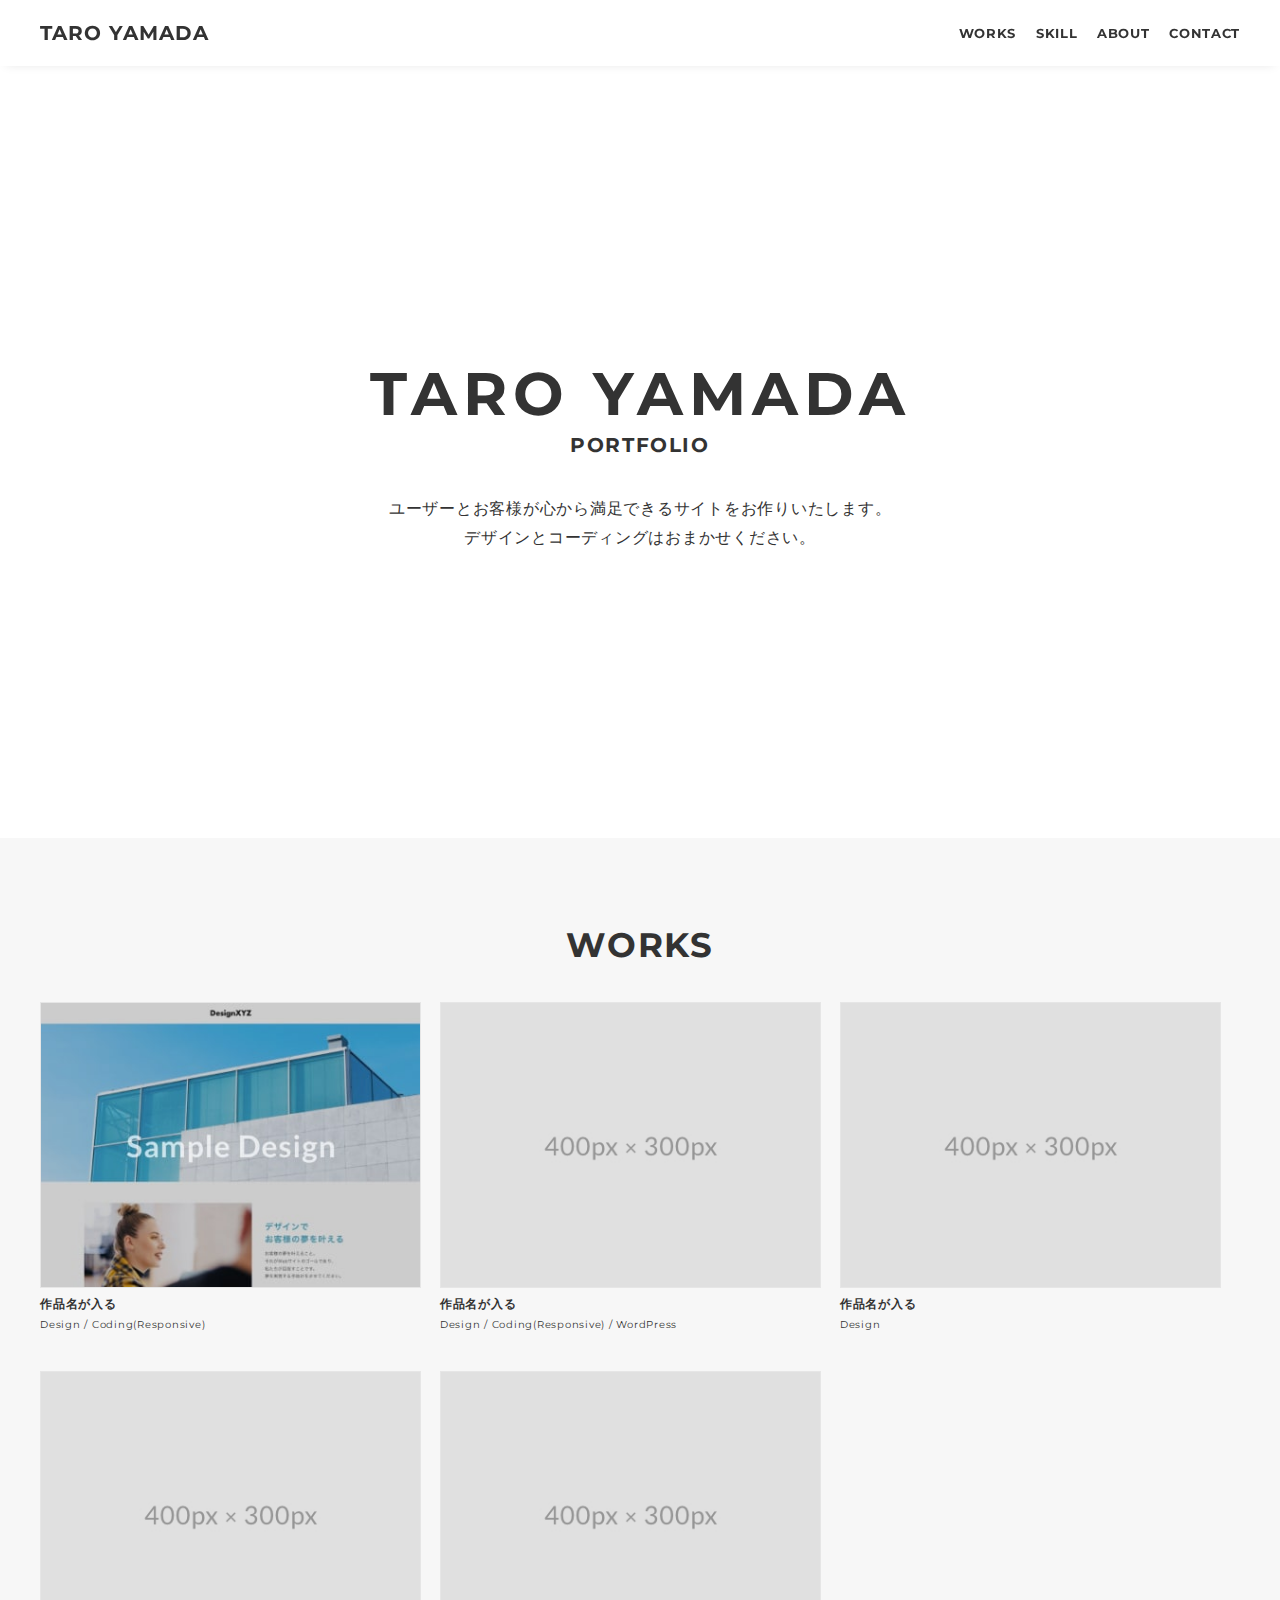
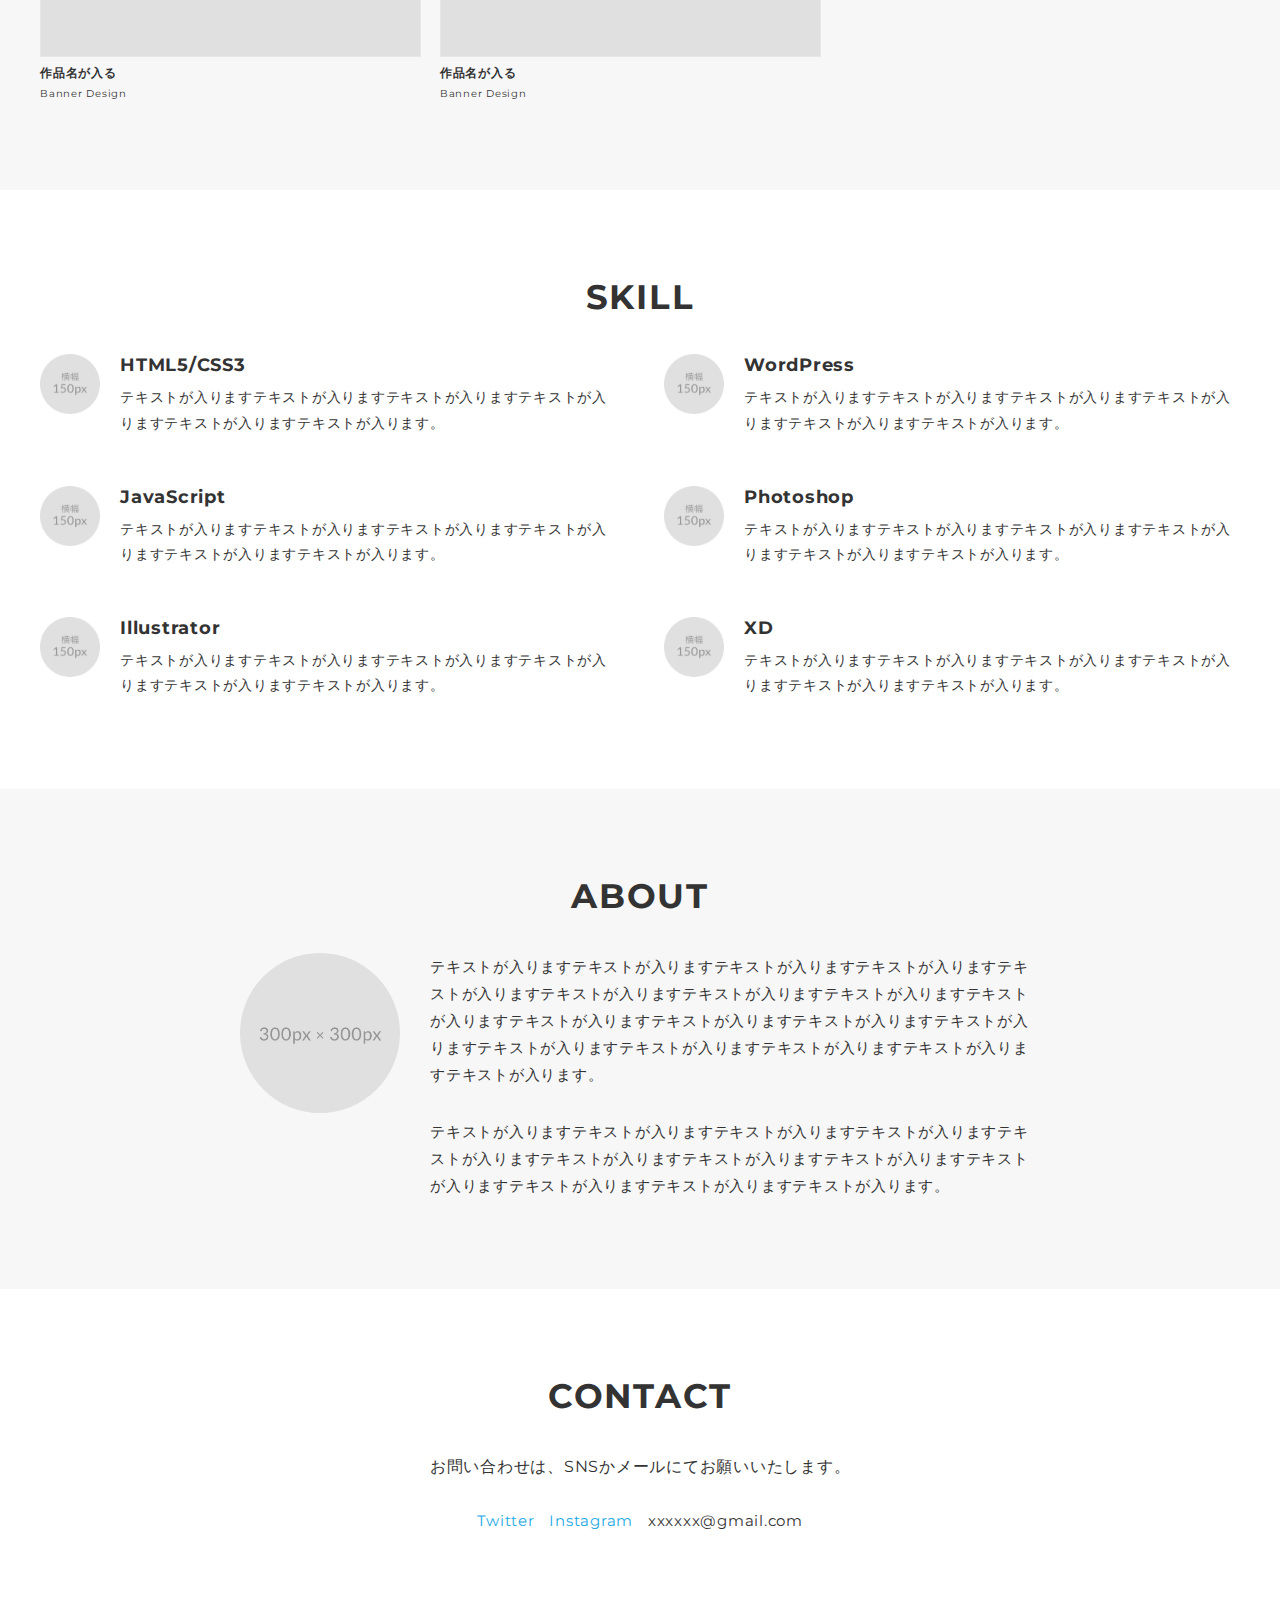
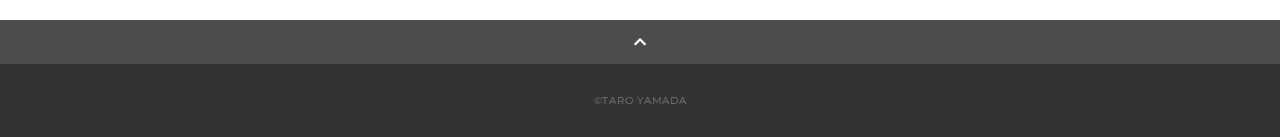
==== WebContent/index.html @ 70ce6bbf "eclipseからthird commit" ====
<!DOCTYPE html>
<html>
<head>
  <meta charset="utf-8">
  <meta name="viewport" content="width=device-width,initial-scale=1">
  <meta property='og:type' content='website'>
  <meta property='og:title' content='WebデザイナーTARO YAMADA ポートフォリオ'>
  <meta property='og:url' content='URLが入る'>
  <meta property='og:description' content='TARO YAMADAのポートフォリオサイトです。'>
  <meta property="og:image" content="img/ogp.png">
  <meta name="description" content="TARO YAMADAのポートフォリオサイトです" />
  <title>TARO YAMADA ポートフォリオ</title>
  <link rel="preconnect" href="https://fonts.gstatic.com">
  <link href="https://fonts.googleapis.com/css2?family=Montserrat:wght@400;700&display=swap" rel="stylesheet">
  <link href="https://fonts.googleapis.com/css?family=Material+Icons+Outlined" rel="stylesheet">
  <link href="css/ress.css" media="all" rel="stylesheet" type="text/css" />
  <link href="css/style.css" media="all" rel="stylesheet" type="text/css" />
  <link rel="shortcut icon" href="img/favicon.ico" />
  <link rel=”canonical” href=”URLが入る” />
</head>

<body>
  <div class="wrapper">

    <!-- header -->
    <header class="header ">
      <div class="container">
        <h1 class="header-logo">
          <a href=".">TARO YAMADA</a>
        </h1>
        <nav class="gnav">
          <ul class="gnav-list">
            <li class="gnav-item"><a href="#works">WORKS</a></li>
            <li class="gnav-item"><a href="#skill">SKILL</a></li>
            <li class="gnav-item"><a href="#about">ABOUT</a></li>
            <li class="gnav-item"><a href="#contact">CONTACT</a></li>
          </ul>
        </nav>
      </div>
    </header>
    <!-- /header -->

    <main class="content">

      <!-- mv -->
      <div class="mv">
        <div class="mv-container">
          <p class="mv-title">TARO YAMADA</p>
          <p class="mv-subtitle">PORTFOLIO</p>
          <p class="mv-text">
            ユーザーとお客様が心から満足できる<br class="sp-only">サイトをお作りいたします。<br>
            デザインとコーディングは<br class="sp-only">おまかせください。<br>
          </p>
        </div>
      </div>
      <!-- /mv -->

      <!-- works -->
      <section class="works section" id="works">
        <div class="container">
          <h2 class="title">WORKS</h2>
          <div class="works-list">
            <a class="works-item" href="works-template.html">
              <div class="works-img"><img src="img/works-sample-thumb.jpg" alt="" /></div>
              <p class="works-name">作品名が入る</p>
              <p class="works-info">Design / Coding(Responsive)</p>
            </a>
            <a class="works-item" href="works-template.html">
              <div class="works-img"><img src="img/works-dummy-thumb.jpg" alt="" /></div>
              <p class="works-name">作品名が入る</p>
              <p class="works-info">Design / Coding(Responsive) / WordPress</p>
            </a>
            <a class="works-item" href="works-template.html">
              <div class="works-img"><img src="img/works-dummy-thumb.jpg" alt="" /></div>
              <p class="works-name">作品名が入る</p>
              <p class="works-info">Design</p>
            </a>
            <a class="works-item" href="works-template.html">
              <div class="works-img"><img src="img/works-dummy-thumb.jpg" alt="" /></div>
              <p class="works-name">作品名が入る</p>
              <p class="works-info">Banner Design</p>
            </a>
            <a class="works-item" href="works-template.html">
              <div class="works-img"><img src="img/works-dummy-thumb.jpg" alt="" /></div>
              <p class="works-name">作品名が入る</p>
              <p class="works-info">Banner Design</p>
            </a>
          </div>
        </div>
      </section>
      <!-- /works -->

      <!-- skill -->
      <section class="skill section" id="skill">
        <div class="container">
          <h2 class="title">SKILL</h2>
          <div class="skill-list">
            <div class="skill-item">
              <p class="skill-img"><img src="img/icon_skill.png" alt=""></p>
              <div class="skill-body">
                <h3 class="skill-name">HTML5/CSS3</h3>
                <p class="skill-text">
                  テキストが入りますテキストが入りますテキストが入りますテキストが入りますテキストが入りますテキストが入ります。</p>
              </div>
            </div>
            <div class="skill-item">
              <p class="skill-img"><img src="img/icon_skill.png" alt=""></p>
              <div class="skill-body">
                <h3 class="skill-name">WordPress</h3>
                <p class="skill-text">
                  テキストが入りますテキストが入りますテキストが入りますテキストが入りますテキストが入りますテキストが入ります。</p>
              </div>
            </div>
            <div class="skill-item">
              <p class="skill-img"><img src="img/icon_skill.png" alt=""></p>
              <div class="skill-body">
                <h3 class="skill-name">JavaScript</h3>
                <p class="skill-text">
                  テキストが入りますテキストが入りますテキストが入りますテキストが入りますテキストが入りますテキストが入ります。</p>
              </div>
            </div>
            <div class="skill-item">
              <p class="skill-img"><img src="img/icon_skill.png" alt=""></p>
              <div class="skill-body">
                <h3 class="skill-name">Photoshop</h3>
                <p class="skill-text">
                  テキストが入りますテキストが入りますテキストが入りますテキストが入りますテキストが入りますテキストが入ります。</p>
              </div>
            </div>
            <div class="skill-item">
              <p class="skill-img"><img src="img/icon_skill.png" alt=""></p>
              <div class="skill-body">
                <h3 class="skill-name">Illustrator</h3>
                <p class="skill-text">
                  テキストが入りますテキストが入りますテキストが入りますテキストが入りますテキストが入りますテキストが入ります。</p>
              </div>
            </div>
            <div class="skill-item">
              <p class="skill-img"><img src="img/icon_skill.png" alt=""></p>
              <div class="skill-body">
                <h3 class="skill-name">XD</h3>
                <p class="skill-text">
                  テキストが入りますテキストが入りますテキストが入りますテキストが入りますテキストが入りますテキストが入ります。</p>
              </div>
            </div>
          </div>
        </div>
      </section>
      <!-- /skill -->

      <!-- about -->
      <section class="about section" id="about">
        <div class="container">
          <h2 class="title">ABOUT</h2>
          <div class="profile">
            <p class="profile-img">
              <img src="img/profile.jpg" alt="">
            </p>
            <div class="profile-body">
              <p>
                テキストが入りますテキストが入りますテキストが入りますテキストが入りますテキストが入りますテキストが入りますテキストが入りますテキストが入りますテキストが入りますテキストが入りますテキストが入りますテキストが入りますテキストが入りますテキストが入りますテキストが入りますテキストが入りますテキストが入りますテキストが入ります。
              </p>
              <p>
                テキストが入りますテキストが入りますテキストが入りますテキストが入りますテキストが入りますテキストが入りますテキストが入りますテキストが入りますテキストが入りますテキストが入りますテキストが入りますテキストが入ります。
              </p>
            </div>
          </div>
        </div>
      </section>
      <!-- /about -->

      <!-- contact -->
      <section class="contact section" id="contact">
        <div class="container">
          <h2 class="title">CONTACT</h2>
          <p class="lead">
            お問い合わせは、<br class="sp-only">SNSかメールにてお願いいたします。
          </p>
          <div class="contact-list">
            <a class="contact-item" href="https://twitter.com/" target="_blank" rel="noopener">Twitter</a>
            <a class="contact-item" href="https://www.instagram.com/" target="_blank" rel="noopener">Instagram</a>
            <span class="contact-item">xxxxxx@gmail.com</span>
          </div>
        </div>
      </section>
      <!-- /contact -->
      <div class="page-top" id="js-page-top">
        <span class="material-icons-outlined">expand_less</span>
      </div>
    </main>

    <!-- footer -->
    <footer class="footer">
      <div class="copyright">&copy;TARO YAMADA</div>
    </footer>
    <!-- /footer -->

  </div>
  <script src="https://ajax.googleapis.com/ajax/libs/jquery/3.6.0/jquery.min.js"></script>
  <script type='text/javascript' src="js/script.js"></script>
</body>
</html>
---- WebContent/css/ress.css ----
/*!
 * ress.css • v3.0.1
 * MIT License
 * github.com/filipelinhares/ress
 */

/* # =================================================================
   # Global selectors
   # ================================================================= */

html {
  box-sizing: border-box;
  word-break: normal;
  -moz-tab-size: 4;
  tab-size: 4;

  -webkit-text-size-adjust: 100%; /* Prevent adjustments of font size after orientation changes in iOS */
}

*,
::before,
::after {
  box-sizing: inherit;
  background-repeat: no-repeat; /* Set `background-repeat: no-repeat` to all elements and pseudo elements */
}

::before,
::after {
  vertical-align: inherit;
  text-decoration: inherit; /* Inherit text-decoration and vertical align to ::before and ::after pseudo elements */
}

* {
  margin: 0;
  padding: 0; /* Reset `padding` and `margin` of all elements */
}

/* # =================================================================
   # General elements
   # ================================================================= */

hr {
  overflow: visible; /* Show the overflow in Edge and IE */
  height: 0; /* Add the correct box sizing in Firefox */
}

details,
main {
  display: block; /* Render the `main` element consistently in IE. */
}

summary {
  display: list-item; /* Add the correct display in all browsers */
}

small {
  font-size: 80%; /* Set font-size to 80% in `small` elements */
}

[hidden] {
  display: none; /* Add the correct display in IE */
}

abbr[title] {
  /* Add the correct text decoration in Chrome, Edge, IE, Opera, and Safari */
  text-decoration: underline;
  text-decoration: underline dotted;
  border-bottom: none; /* Remove the bottom border in Chrome 57 */
}

a {
  background-color: transparent; /* Remove the gray background on active links in IE 10 */
}

a:active,
a:hover {
  outline-width: 0; /* Remove the outline when hovering in all browsers */
}

code,
kbd,
pre,
samp {
  font-family: monospace, monospace; /* Specify the font family of code elements */
}

pre {
  font-size: 1em; /* Correct the odd `em` font sizing in all browsers */
}

b,
strong {
  font-weight: bolder; /* Add the correct font weight in Chrome, Edge, and Safari */
}

/* https://gist.github.com/unruthless/413930 */
sub,
sup {
  position: relative;
  font-size: 75%;
  line-height: 0;
  vertical-align: baseline;
}

sub {
  bottom: -.25em;
}

sup {
  top: -.5em;
}

/* # =================================================================
   # Forms
   # ================================================================= */

input {
  border-radius: 0;
}

/* Replace pointer cursor in disabled elements */
[disabled] {
  cursor: default;
}

[type="number"]::-webkit-container-spin-button,
[type="number"]::-webkit-outer-spin-button {
  height: auto; /* Correct the cursor style of increment and decrement buttons in Chrome */
}

[type="search"] {
  outline-offset: -2px; /* Correct the outline style in Safari */

  -webkit-appearance: textfield; /* Correct the odd appearance in Chrome and Safari */
}

[type="search"]::-webkit-search-decoration {
  -webkit-appearance: none; /* Remove the container padding in Chrome and Safari on macOS */
}

textarea {
  overflow: auto; /* Internet Explorer 11+ */
  resize: vertical; /* Specify textarea resizability */
}

button,
input,
optgroup,
select,
textarea {
  font: inherit; /* Specify font inheritance of form elements */
}

optgroup {
  font-weight: bold; /* Restore the font weight unset by the previous rule */
}

button {
  overflow: visible; /* Address `overflow` set to `hidden` in IE 8/9/10/11 */
}

button,
select {
  text-transform: none; /* Firefox 40+, Internet Explorer 11- */
}

/* Apply cursor pointer to button elements */
button,
[type="button"],
[type="reset"],
[type="submit"],
[role="button"] {
  cursor: pointer;
  color: inherit;
}

/* Remove container padding and border in Firefox 4+ */
button::-moz-focus-container,
[type="button"]::-moz-focus-container,
[type="reset"]::-moz-focus-container,
[type="submit"]::-moz-focus-container {
  padding: 0;
  border-style: none;
}

/* Replace focus style removed in the border reset above */
button:-moz-focusring,
[type="button"]::-moz-focus-container,
[type="reset"]::-moz-focus-container,
[type="submit"]::-moz-focus-container {
  outline: 1px dotted ButtonText;
}

button,
html [type="button"],
/* Prevent a WebKit bug where (2) destroys native `audio` and `video`controls in Android 4 */
[type="reset"],
[type="submit"] {
  -webkit-appearance: button; /* Correct the inability to style clickable types in iOS */
}

/* Remove the default button styling in all browsers */
button,
input,
select,
textarea {
  border-style: none;
  background-color: transparent;
}

/* Style select like a standard input */
select {
  -webkit-appearance: none; /* Chrome 41+ */
  -moz-appearance: none; /* Firefox 36+ */
}

select::-ms-expand {
  display: none; /* Internet Explorer 11+ */
}

select::-ms-value {
  color: currentColor; /* Internet Explorer 11+ */
}

legend {
  display: table; /* Correct the text wrapping in Edge and IE */
  max-width: 100%; /* Correct the text wrapping in Edge and IE */
  max-width: 100%; /* Correct the text wrapping in Edge 18- and IE */
  white-space: normal; /* Correct the text wrapping in Edge and IE */
  color: inherit; /* Correct the color inheritance from `fieldset` elements in IE */
  border: 0; /* Correct `color` not being inherited in IE 8/9/10/11 */
}

::-webkit-file-upload-button {
  font: inherit; /* Change font properties to `inherit` in Chrome and Safari */
  color: inherit;
  /* Correct the inability to style clickable types in iOS and Safari */

  -webkit-appearance: button;
}

/* # =================================================================
   # Specify media element style
   # ================================================================= */

img {
  border-style: none; /* Remove border when inside `a` element in IE 8/9/10 */
}

/* Add the correct vertical alignment in Chrome, Firefox, and Opera */
progress {
  vertical-align: baseline;
}

/* # =================================================================
   # Accessibility
   # ================================================================= */

/* Hide content from screens but not screenreaders */
@media screen {
  [hidden~="screen"] {
    display: inherit;
  }
  [hidden~="screen"]:not(:active):not(:focus):not(:target) {
    position: absolute !important;
    clip: rect(0 0 0 0) !important;
  }
}

/* Specify the progress cursor of updating elements */
[aria-busy="true"] {
  cursor: progress;
}

/* Specify the pointer cursor of trigger elements */
[aria-controls] {
  cursor: pointer;
}

/* Specify the unstyled cursor of disabled, not-editable, or otherwise inoperable elements */
[aria-disabled] {
  cursor: default;
}
---- WebContent/css/style.css ----
body {
  font-family: "Montserrat","Helvetica Neue",Arial,"Hiragino Kaku Gothic ProN","Hiragino Sans",Meiryo,sans-serif;
  font-size: 15px;
  letter-spacing: .05em;
  color: #333;
}

a {
  transition: opacity .3s;
  text-decoration: none;
  color: #1ca9e3;
}

img {
  max-width: 100%;
  height: auto;
  vertical-align: bottom;
  border-style: none;
}



.pc-only {
  display: block;
}

.sp-only {
  display: none;
}

/*--------------------------------
 レイアウト
---------------------------------*/
.wrapper {
  padding-top: 73px;
}

.section {
  padding: 90px 0;
}

.section:nth-of-type(odd) {
  background-color: #f7f7f7;
}

.container {
  max-width: 1340px;
  margin: 0 auto;
  padding: 0 40px;
}

/*--------------------------------
 見出し
---------------------------------*/
.title {
  font-size: 34px;
  font-weight: bold;
  line-height: 1;
  margin-bottom: 40px;
  text-align: center;
  letter-spacing: .05em;
  color: #333;
}

.lead {
  font-size: 16px;
  line-height: 1.8;
  margin-bottom: 30px;
}

/*--------------------------------
ヘッダー
---------------------------------*/
.header {
  position: fixed;
  top: 0;
  z-index: 1;
  width: 100%;
  background-color: #fff;
  box-shadow: 0 5px 10px -6px rgba(0,0,0,.1);
}

.header .container {
  display: flex;
  align-items: center;
  justify-content: space-between;
  padding: 20px 40px;
}

.header-logo {
  font-size: 20px;
  font-weight: bold;
  line-height: 1.2;
  margin-right: 20px;
  letter-spacing: .05em;
}

.header-logo a {
  color: #333;
}

.gnav-list {
  display: flex;
  justify-content: space-between;
  list-style: none;
}

.gnav-item:not(:last-child) {
  margin-right: 20px;
}

.gnav-item a {
  position: relative;
  font-size: 13px;
  font-weight: bold;
  display: inline-block;
  padding: 5px 0;
  transition: .3s;
  letter-spacing: .05em;
  color: #333;
}
.gnav-item a:after {
  position: absolute;
  bottom: 0;
  left: 50%;
  width: 0;
  height: 3px;
  content: "";
  transition: .3s;
  -webkit-transform: translateX(-50%);
  transform: translateX(-50%);
  background-color: #333;
}

.gnav-item a:hover:after {
  width: 100%;
}

/*--------------------------------
 メインビジュアル
---------------------------------*/
.mv {
  display: flex;
  align-items: center;
  justify-content: center;
  height: 85vh;
  text-align: center;
}

.mv-container {
  padding: 0 40px;
}

.mv-title {
  font-size: 60px;
  font-weight: bold;
  line-height: 1.2;
  margin-bottom: 5px;
  letter-spacing: .1em;
}
.mv-subtitle {
  font-size: 20px;
  font-weight: bold;
  line-height: 1;
  margin-bottom: 40px;
  letter-spacing: .08em;
}

.mv-text {
  font-size: 16px;
  line-height: 1.8;
}

/*--------------------------------
 Works
---------------------------------*/
.works-list {
  display: flex;
  flex-wrap: wrap;
  margin-bottom: -40px;
}

.works-item {
  width: 31.74603%;
  margin-right: 1.58730%;
  margin-bottom: 40px;
  color: #333;
}

.works-item:hover {
  opacity: .9;
}

.works-item:nth-of-type(3n) {
  margin-right: 0;
}

.works-img img {
  border: 1px solid #e6e6e6;
}

.works-name {
  font-size: 12px;
  font-weight: bold;
  margin-top: 8px;
}

.works-info {
  font-size: 10px;
  margin-top: 5px;
}

/*--------------------------------
 Skill
---------------------------------*/
.skill-list {
  display: flex;
  flex-wrap: wrap;
  justify-content: space-between;
  margin-bottom: -50px;
}

.skill-item {
  display: flex;
  align-items: flex-start;
  justify-content: space-between;
  width: 48%;
  margin-bottom: 50px;
}

.skill-img {
  width: 60px;
  height: auto;
  margin-right: 20px;
}

.skill-body {
  flex: 1;
}

.skill-name {
  margin-bottom: 10px;
}

.skill-text {
  font-size: 14px;
  line-height: 1.8;
}

/*--------------------------------
 About
---------------------------------*/
.profile {
  display: flex;
  flex-wrap: wrap;
  max-width: 800px;
  margin: 0 auto;
}
.profile-img {
  width: 20%;
  margin-right: 30px;
  border-radius: 50%;
}
.profile-img img {
  border-radius: 50%;
}
.profile-body {
  flex: 1;
}

.profile-body p {
  font-size: 15px;
  line-height: 1.8;
}

.profile-body p:not(:last-child) {
  margin-bottom: 30px;
}

/*--------------------------------
 Contact
---------------------------------*/
.contact {
  text-align: center;
}

.contact-item:not(:last-child) {
  margin-right: 10px;
}

.contact-text {
  margin-top: 10px;
}
/*--------------------------------
 ページトップ
---------------------------------*/
.page-top {
  font-weight: bold;
  padding: 10px;
  cursor: pointer;
  text-align: center;
  background-color: #4c4c4c;
}

.page-top .material-icons-outlined {
  vertical-align: bottom;
  color: #fff;
}

/*--------------------------------
 フッター
---------------------------------*/
.footer {
  padding: 30px;
  background-color: #333;
}

.copyright {
  font-size: 10px;
  text-align: center;
  color: #797979;
}

/*--------------------------------
 下層：Worksページ
---------------------------------*/
.article {
  padding: 80px 0;
}

.article-container {
  max-width: 1040px;
  margin: 0 auto;
  padding: 0 20px;
}

.article-title {
  margin-bottom: 30px;
  text-align: center;
}

.article-body {
  max-width: 720px;
  margin: 0 auto;
  margin-bottom: 80px;
}

.article-body h3 {
  position: relative;
  font-size: 18px;
  margin-bottom: 5px;
  padding-left: 1em;
}

.article-body h3:not(:first-child) {
  margin-top: 50px;
}

.article-body h3::before {
  position: absolute;
  top: 0;
  left: 0;
  width: 4px;
  height: 100%;
  content: "";
  border-radius: 3px;
  background-color: #333;
}

.article-body p {
  font-size: 15px;
  line-height: 1.8;
  margin-bottom: 30px;
}

.home-link {
  text-align: center;
}

/*media Queries 767
----------------------------------------------------*/
@media screen and (max-width: 767px) {
  body {
    font-size: 14px;
  }

  .pc-only {
    display: none;
  }

  .sp-only {
    display: block;
  }

  /* 見出し */
  .title {
    font-size: 26px;
    margin-bottom: 20px;
  }

  .lead {
    font-size: 14px;
    line-height: 1.7;
    margin-bottom: 20px;
  }

  /* レイアウト */
  .wrapper {
    padding-top: 57px;
  }

  .section {
    padding: 60px 0;
  }

  .container {
    padding: 0 20px;
  }

  /* ヘッダー */
  .header .container {
    padding: 15px;
  }

  .header-logo {
    font-size: 15px;
    margin-right: 15px;
  }

  .gnav-item:not(:last-child) {
    margin-right: 10px;
  }

  .gnav-item a {
    font-size: 10px;
  }

  .gnav-item a:after {
    display: none;
  }

  /*  メインビジュアル */
  .mv {
    height: 75vh;
  }

  .mv-container {
    padding: 0 20px;
  }

  .mv-title {
    font-size: 30px;
  }
  .mv-subtitle {
    font-size: 16px;
    margin-bottom: 20px;
  }

  .mv-text {
    font-size: 14px;
    line-height: 1.7;
  }

  /* Works */
  .works-name {
    font-size: 12px;
  }

  .works-info {
    margin-top: 3px;
  }

  .works-list {
    justify-content: space-between;
  }

  .works-item {
    flex: 0 0 48%;
    margin-right: 0;
    margin-bottom: 30px;
  }

  /* Skill */
  .skill-list {
    display: block;
    margin-bottom: 0;
  }

  .skill-item {
    width: 100%;
    margin-bottom: 35px;
  }

  .skill-item:last-child {
    margin-bottom: 0;
  }

  .skill-name {
    margin-bottom: 5px;
  }

  .skill-text {
    font-size: 13px;
    line-height: 1.7;
  }

  /* About */
  .profile {
    display: block;
  }
  .profile-img {
    width: 150px;
    margin: 0 auto;
    margin-bottom: 25px;
  }

  .profile-body p {
    font-size: 14px;
    line-height: 1.7;
  }

  .profile-body p:not(:last-child) {
    margin-bottom: 20px;
  }

  /* フッター */
  .footer {
    padding: 20px;
  }

  /* 下層ページ */
  .article {
    padding: 50px 0;
  }

  .article-body h3 {
    font-size: 16px;
    padding-left: .8em;
  }

  .article-body h3:not(:first-child) {
    margin-top: 30px;
  }

  .article-body p {
    font-size: 14px;
    line-height: 1.7;
    margin-bottom: 20px;
  }
}
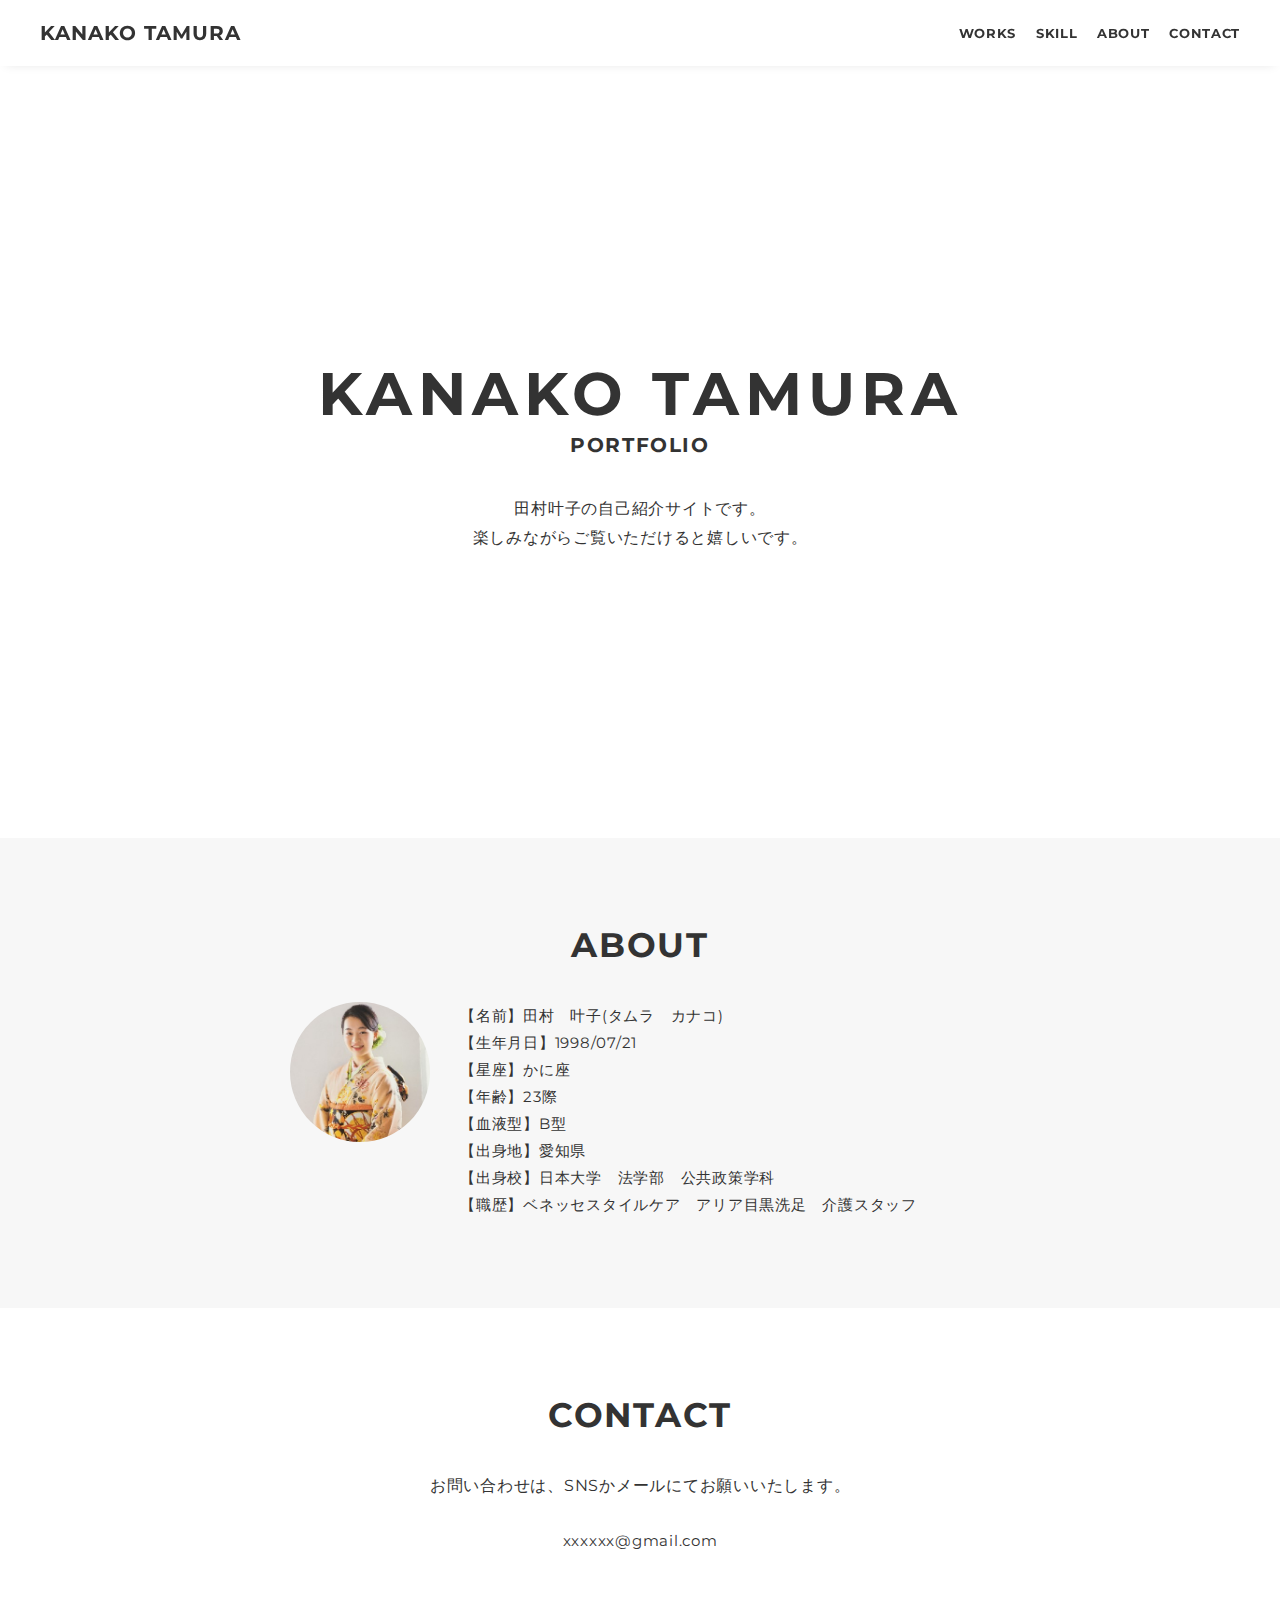
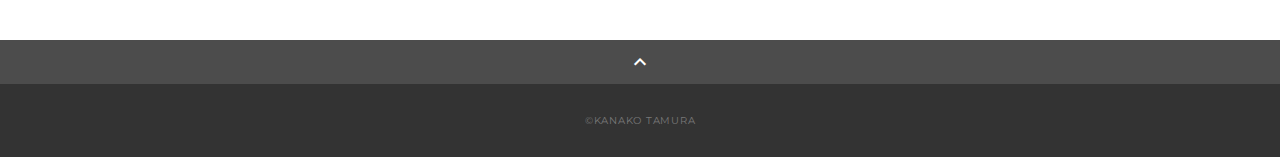
==== commit 40291236: "eclipseからfourth commit" ====
--- a/WebContent/index.html
+++ b/WebContent/index.html
@@ -3,13 +3,9 @@
 <head>
   <meta charset="utf-8">
   <meta name="viewport" content="width=device-width,initial-scale=1">
-  <meta property='og:type' content='website'>
-  <meta property='og:title' content='WebデザイナーTARO YAMADA ポートフォリオ'>
-  <meta property='og:url' content='URLが入る'>
-  <meta property='og:description' content='TARO YAMADAのポートフォリオサイトです。'>
-  <meta property="og:image" content="img/ogp.png">
-  <meta name="description" content="TARO YAMADAのポートフォリオサイトです" />
-  <title>TARO YAMADA ポートフォリオ</title>
+  <meta name="auther"content="KANAKO TAMURA">
+  <meta name="description" content="KANAKO TAMURAのポートフォリオサイトです" />
+  <title>KANAKO TAMURA ポートフォリオ</title>
   <link rel="preconnect" href="https://fonts.gstatic.com">
   <link href="https://fonts.googleapis.com/css2?family=Montserrat:wght@400;700&display=swap" rel="stylesheet">
   <link href="https://fonts.googleapis.com/css?family=Material+Icons+Outlined" rel="stylesheet">
@@ -26,7 +22,7 @@
     <header class="header ">
       <div class="container">
         <h1 class="header-logo">
-          <a href=".">TARO YAMADA</a>
+          <a href=".">KANAKO TAMURA</a>
         </h1>
         <nav class="gnav">
           <ul class="gnav-list">
@@ -42,111 +38,18 @@
 
     <main class="content">
 
-      <!-- mv -->
+    <!-- mv -->
       <div class="mv">
         <div class="mv-container">
-          <p class="mv-title">TARO YAMADA</p>
+          <p class="mv-title">KANAKO TAMURA</p>
           <p class="mv-subtitle">PORTFOLIO</p>
           <p class="mv-text">
-            ユーザーとお客様が心から満足できる<br class="sp-only">サイトをお作りいたします。<br>
-            デザインとコーディングは<br class="sp-only">おまかせください。<br>
+            田村叶子の<br class="sp-only">自己紹介サイトです。<br>
+            楽しみながらご覧いただけると<br class="sp-only">嬉しいです。<br>
           </p>
         </div>
       </div>
       <!-- /mv -->
-
-      <!-- works -->
-      <section class="works section" id="works">
-        <div class="container">
-          <h2 class="title">WORKS</h2>
-          <div class="works-list">
-            <a class="works-item" href="works-template.html">
-              <div class="works-img"><img src="img/works-sample-thumb.jpg" alt="" /></div>
-              <p class="works-name">作品名が入る</p>
-              <p class="works-info">Design / Coding(Responsive)</p>
-            </a>
-            <a class="works-item" href="works-template.html">
-              <div class="works-img"><img src="img/works-dummy-thumb.jpg" alt="" /></div>
-              <p class="works-name">作品名が入る</p>
-              <p class="works-info">Design / Coding(Responsive) / WordPress</p>
-            </a>
-            <a class="works-item" href="works-template.html">
-              <div class="works-img"><img src="img/works-dummy-thumb.jpg" alt="" /></div>
-              <p class="works-name">作品名が入る</p>
-              <p class="works-info">Design</p>
-            </a>
-            <a class="works-item" href="works-template.html">
-              <div class="works-img"><img src="img/works-dummy-thumb.jpg" alt="" /></div>
-              <p class="works-name">作品名が入る</p>
-              <p class="works-info">Banner Design</p>
-            </a>
-            <a class="works-item" href="works-template.html">
-              <div class="works-img"><img src="img/works-dummy-thumb.jpg" alt="" /></div>
-              <p class="works-name">作品名が入る</p>
-              <p class="works-info">Banner Design</p>
-            </a>
-          </div>
-        </div>
-      </section>
-      <!-- /works -->
-
-      <!-- skill -->
-      <section class="skill section" id="skill">
-        <div class="container">
-          <h2 class="title">SKILL</h2>
-          <div class="skill-list">
-            <div class="skill-item">
-              <p class="skill-img"><img src="img/icon_skill.png" alt=""></p>
-              <div class="skill-body">
-                <h3 class="skill-name">HTML5/CSS3</h3>
-                <p class="skill-text">
-                  テキストが入りますテキストが入りますテキストが入りますテキストが入りますテキストが入りますテキストが入ります。</p>
-              </div>
-            </div>
-            <div class="skill-item">
-              <p class="skill-img"><img src="img/icon_skill.png" alt=""></p>
-              <div class="skill-body">
-                <h3 class="skill-name">WordPress</h3>
-                <p class="skill-text">
-                  テキストが入りますテキストが入りますテキストが入りますテキストが入りますテキストが入りますテキストが入ります。</p>
-              </div>
-            </div>
-            <div class="skill-item">
-              <p class="skill-img"><img src="img/icon_skill.png" alt=""></p>
-              <div class="skill-body">
-                <h3 class="skill-name">JavaScript</h3>
-                <p class="skill-text">
-                  テキストが入りますテキストが入りますテキストが入りますテキストが入りますテキストが入りますテキストが入ります。</p>
-              </div>
-            </div>
-            <div class="skill-item">
-              <p class="skill-img"><img src="img/icon_skill.png" alt=""></p>
-              <div class="skill-body">
-                <h3 class="skill-name">Photoshop</h3>
-                <p class="skill-text">
-                  テキストが入りますテキストが入りますテキストが入りますテキストが入りますテキストが入りますテキストが入ります。</p>
-              </div>
-            </div>
-            <div class="skill-item">
-              <p class="skill-img"><img src="img/icon_skill.png" alt=""></p>
-              <div class="skill-body">
-                <h3 class="skill-name">Illustrator</h3>
-                <p class="skill-text">
-                  テキストが入りますテキストが入りますテキストが入りますテキストが入りますテキストが入りますテキストが入ります。</p>
-              </div>
-            </div>
-            <div class="skill-item">
-              <p class="skill-img"><img src="img/icon_skill.png" alt=""></p>
-              <div class="skill-body">
-                <h3 class="skill-name">XD</h3>
-                <p class="skill-text">
-                  テキストが入りますテキストが入りますテキストが入りますテキストが入りますテキストが入りますテキストが入ります。</p>
-              </div>
-            </div>
-          </div>
-        </div>
-      </section>
-      <!-- /skill -->
 
       <!-- about -->
       <section class="about section" id="about">
@@ -154,14 +57,25 @@
           <h2 class="title">ABOUT</h2>
           <div class="profile">
             <p class="profile-img">
-              <img src="img/profile.jpg" alt="">
+              <img src="img/myphoto6.jpg" alt="">
             </p>
             <div class="profile-body">
               <p>
-                テキストが入りますテキストが入りますテキストが入りますテキストが入りますテキストが入りますテキストが入りますテキストが入りますテキストが入りますテキストが入りますテキストが入りますテキストが入りますテキストが入りますテキストが入りますテキストが入りますテキストが入りますテキストが入りますテキストが入りますテキストが入ります。
-              </p>
-              <p>
-                テキストが入りますテキストが入りますテキストが入りますテキストが入りますテキストが入りますテキストが入りますテキストが入りますテキストが入りますテキストが入りますテキストが入りますテキストが入りますテキストが入ります。
+              【名前】田村　叶子(タムラ　カナコ)
+              <br>
+              【生年月日】1998/07/21
+              <br>
+              【星座】かに座
+              <br>
+              【年齢】23際
+              <br>
+              【血液型】B型
+              <br>
+              【出身地】愛知県
+              <br>
+              【出身校】日本大学　法学部　公共政策学科
+              <br>
+              【職歴】ベネッセスタイルケア　アリア目黒洗足　介護スタッフ
               </p>
             </div>
           </div>
@@ -177,8 +91,6 @@
             お問い合わせは、<br class="sp-only">SNSかメールにてお願いいたします。
           </p>
           <div class="contact-list">
-            <a class="contact-item" href="https://twitter.com/" target="_blank" rel="noopener">Twitter</a>
-            <a class="contact-item" href="https://www.instagram.com/" target="_blank" rel="noopener">Instagram</a>
             <span class="contact-item">xxxxxx@gmail.com</span>
           </div>
         </div>
@@ -191,7 +103,7 @@
 
     <!-- footer -->
     <footer class="footer">
-      <div class="copyright">&copy;TARO YAMADA</div>
+      <div class="copyright">&copy;KANAKO TAMURA</div>
     </footer>
     <!-- /footer -->
 
--- a/WebContent/css/style.css
+++ b/WebContent/css/style.css
@@ -17,9 +17,6 @@
   vertical-align: bottom;
   border-style: none;
 }
-
-
-
 .pc-only {
   display: block;
 }
@@ -172,90 +169,15 @@
 }
 
 /*--------------------------------
- Works
----------------------------------*/
-.works-list {
+ About
+---------------------------------*/
+.profile {
   display: flex;
   flex-wrap: wrap;
-  margin-bottom: -40px;
-}
-
-.works-item {
-  width: 31.74603%;
-  margin-right: 1.58730%;
-  margin-bottom: 40px;
-  color: #333;
-}
-
-.works-item:hover {
-  opacity: .9;
-}
-
-.works-item:nth-of-type(3n) {
-  margin-right: 0;
-}
-
-.works-img img {
-  border: 1px solid #e6e6e6;
-}
-
-.works-name {
-  font-size: 12px;
-  font-weight: bold;
-  margin-top: 8px;
-}
-
-.works-info {
-  font-size: 10px;
-  margin-top: 5px;
-}
-
-/*--------------------------------
- Skill
----------------------------------*/
-.skill-list {
-  display: flex;
-  flex-wrap: wrap;
-  justify-content: space-between;
-  margin-bottom: -50px;
-}
-
-.skill-item {
-  display: flex;
-  align-items: flex-start;
-  justify-content: space-between;
-  width: 48%;
-  margin-bottom: 50px;
-}
-
-.skill-img {
-  width: 60px;
-  height: auto;
-  margin-right: 20px;
-}
-
-.skill-body {
-  flex: 1;
-}
-
-.skill-name {
-  margin-bottom: 10px;
-}
-
-.skill-text {
-  font-size: 14px;
-  line-height: 1.8;
-}
-
-/*--------------------------------
- About
----------------------------------*/
-.profile {
-  display: flex;
-  flex-wrap: wrap;
-  max-width: 800px;
+  max-width: 700px;
   margin: 0 auto;
 }
+
 .profile-img {
   width: 20%;
   margin-right: 30px;
@@ -264,6 +186,7 @@
 .profile-img img {
   border-radius: 50%;
 }
+
 .profile-body {
   flex: 1;
 }
@@ -321,230 +244,3 @@
   color: #797979;
 }
 
-/*--------------------------------
- 下層：Worksページ
----------------------------------*/
-.article {
-  padding: 80px 0;
-}
-
-.article-container {
-  max-width: 1040px;
-  margin: 0 auto;
-  padding: 0 20px;
-}
-
-.article-title {
-  margin-bottom: 30px;
-  text-align: center;
-}
-
-.article-body {
-  max-width: 720px;
-  margin: 0 auto;
-  margin-bottom: 80px;
-}
-
-.article-body h3 {
-  position: relative;
-  font-size: 18px;
-  margin-bottom: 5px;
-  padding-left: 1em;
-}
-
-.article-body h3:not(:first-child) {
-  margin-top: 50px;
-}
-
-.article-body h3::before {
-  position: absolute;
-  top: 0;
-  left: 0;
-  width: 4px;
-  height: 100%;
-  content: "";
-  border-radius: 3px;
-  background-color: #333;
-}
-
-.article-body p {
-  font-size: 15px;
-  line-height: 1.8;
-  margin-bottom: 30px;
-}
-
-.home-link {
-  text-align: center;
-}
-
-/*media Queries 767
-----------------------------------------------------*/
-@media screen and (max-width: 767px) {
-  body {
-    font-size: 14px;
-  }
-
-  .pc-only {
-    display: none;
-  }
-
-  .sp-only {
-    display: block;
-  }
-
-  /* 見出し */
-  .title {
-    font-size: 26px;
-    margin-bottom: 20px;
-  }
-
-  .lead {
-    font-size: 14px;
-    line-height: 1.7;
-    margin-bottom: 20px;
-  }
-
-  /* レイアウト */
-  .wrapper {
-    padding-top: 57px;
-  }
-
-  .section {
-    padding: 60px 0;
-  }
-
-  .container {
-    padding: 0 20px;
-  }
-
-  /* ヘッダー */
-  .header .container {
-    padding: 15px;
-  }
-
-  .header-logo {
-    font-size: 15px;
-    margin-right: 15px;
-  }
-
-  .gnav-item:not(:last-child) {
-    margin-right: 10px;
-  }
-
-  .gnav-item a {
-    font-size: 10px;
-  }
-
-  .gnav-item a:after {
-    display: none;
-  }
-
-  /*  メインビジュアル */
-  .mv {
-    height: 75vh;
-  }
-
-  .mv-container {
-    padding: 0 20px;
-  }
-
-  .mv-title {
-    font-size: 30px;
-  }
-  .mv-subtitle {
-    font-size: 16px;
-    margin-bottom: 20px;
-  }
-
-  .mv-text {
-    font-size: 14px;
-    line-height: 1.7;
-  }
-
-  /* Works */
-  .works-name {
-    font-size: 12px;
-  }
-
-  .works-info {
-    margin-top: 3px;
-  }
-
-  .works-list {
-    justify-content: space-between;
-  }
-
-  .works-item {
-    flex: 0 0 48%;
-    margin-right: 0;
-    margin-bottom: 30px;
-  }
-
-  /* Skill */
-  .skill-list {
-    display: block;
-    margin-bottom: 0;
-  }
-
-  .skill-item {
-    width: 100%;
-    margin-bottom: 35px;
-  }
-
-  .skill-item:last-child {
-    margin-bottom: 0;
-  }
-
-  .skill-name {
-    margin-bottom: 5px;
-  }
-
-  .skill-text {
-    font-size: 13px;
-    line-height: 1.7;
-  }
-
-  /* About */
-  .profile {
-    display: block;
-  }
-  .profile-img {
-    width: 150px;
-    margin: 0 auto;
-    margin-bottom: 25px;
-  }
-
-  .profile-body p {
-    font-size: 14px;
-    line-height: 1.7;
-  }
-
-  .profile-body p:not(:last-child) {
-    margin-bottom: 20px;
-  }
-
-  /* フッター */
-  .footer {
-    padding: 20px;
-  }
-
-  /* 下層ページ */
-  .article {
-    padding: 50px 0;
-  }
-
-  .article-body h3 {
-    font-size: 16px;
-    padding-left: .8em;
-  }
-
-  .article-body h3:not(:first-child) {
-    margin-top: 30px;
-  }
-
-  .article-body p {
-    font-size: 14px;
-    line-height: 1.7;
-    margin-bottom: 20px;
-  }
-}
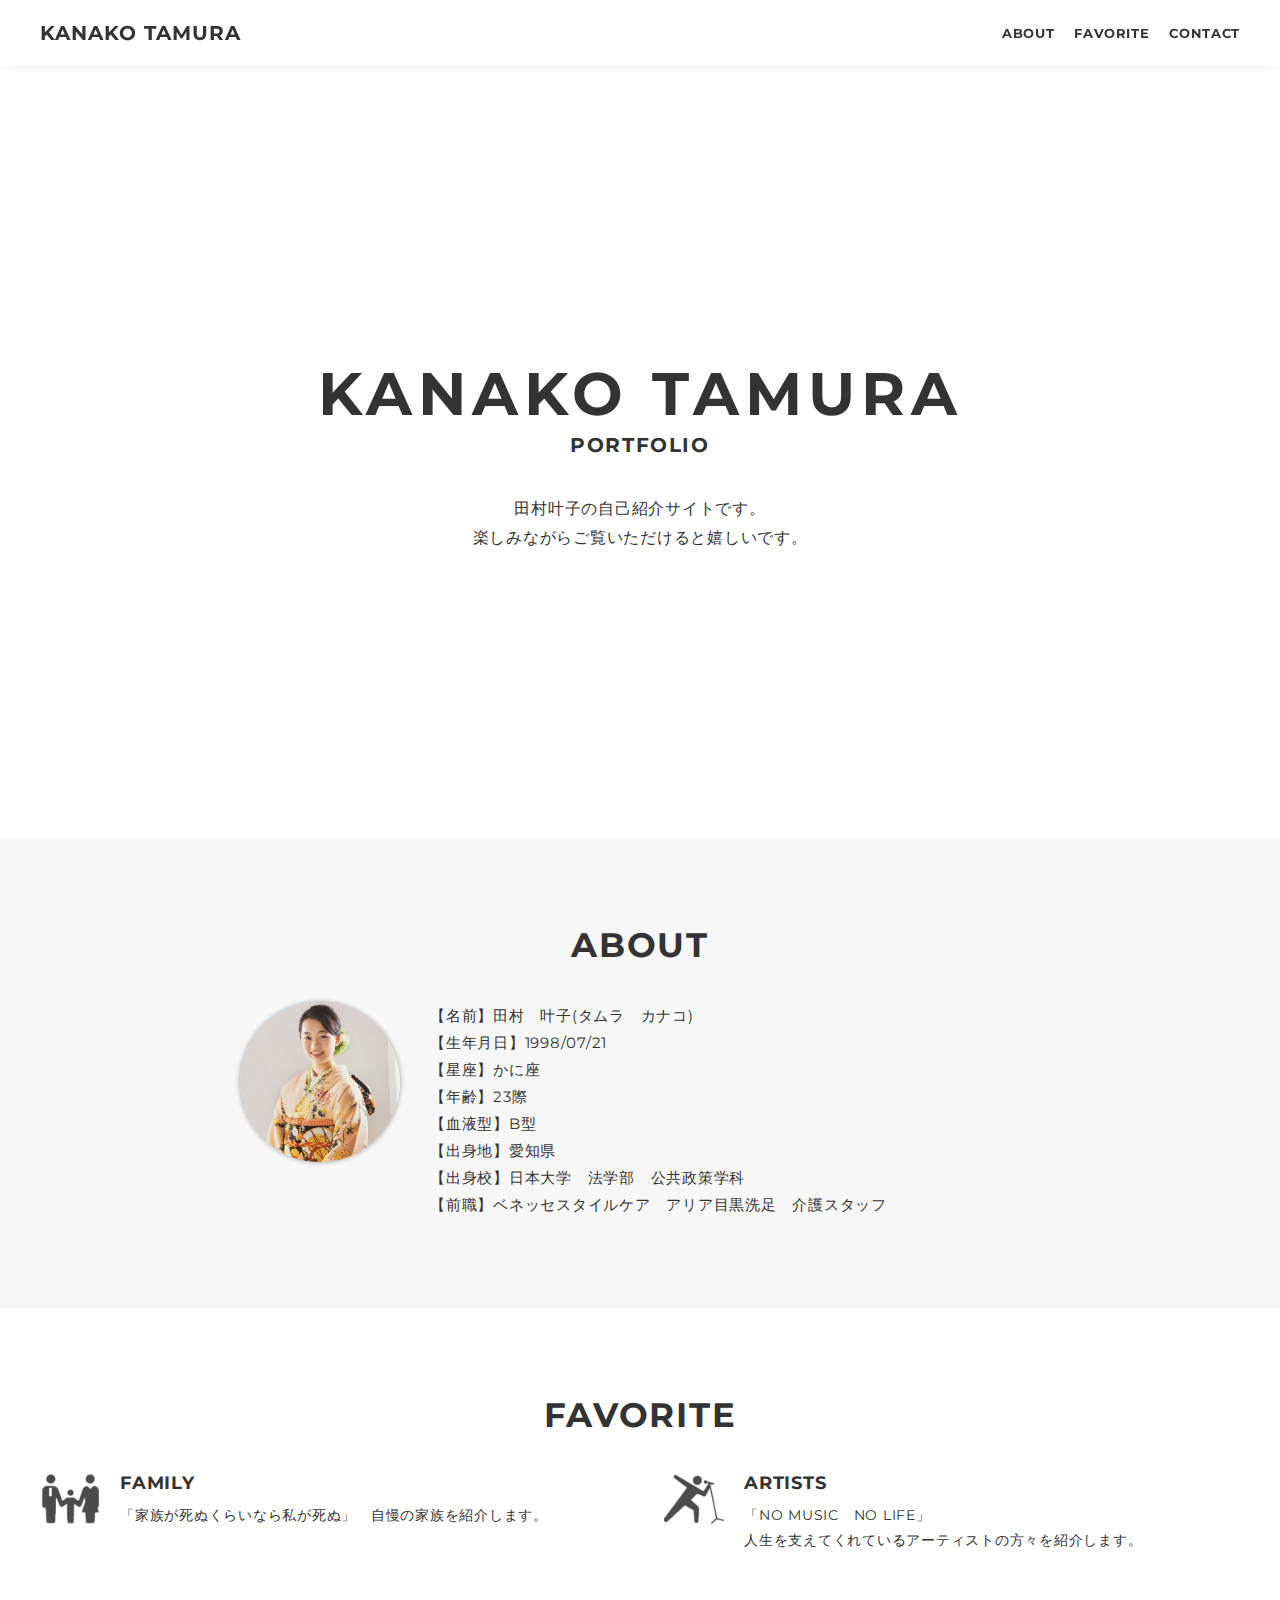
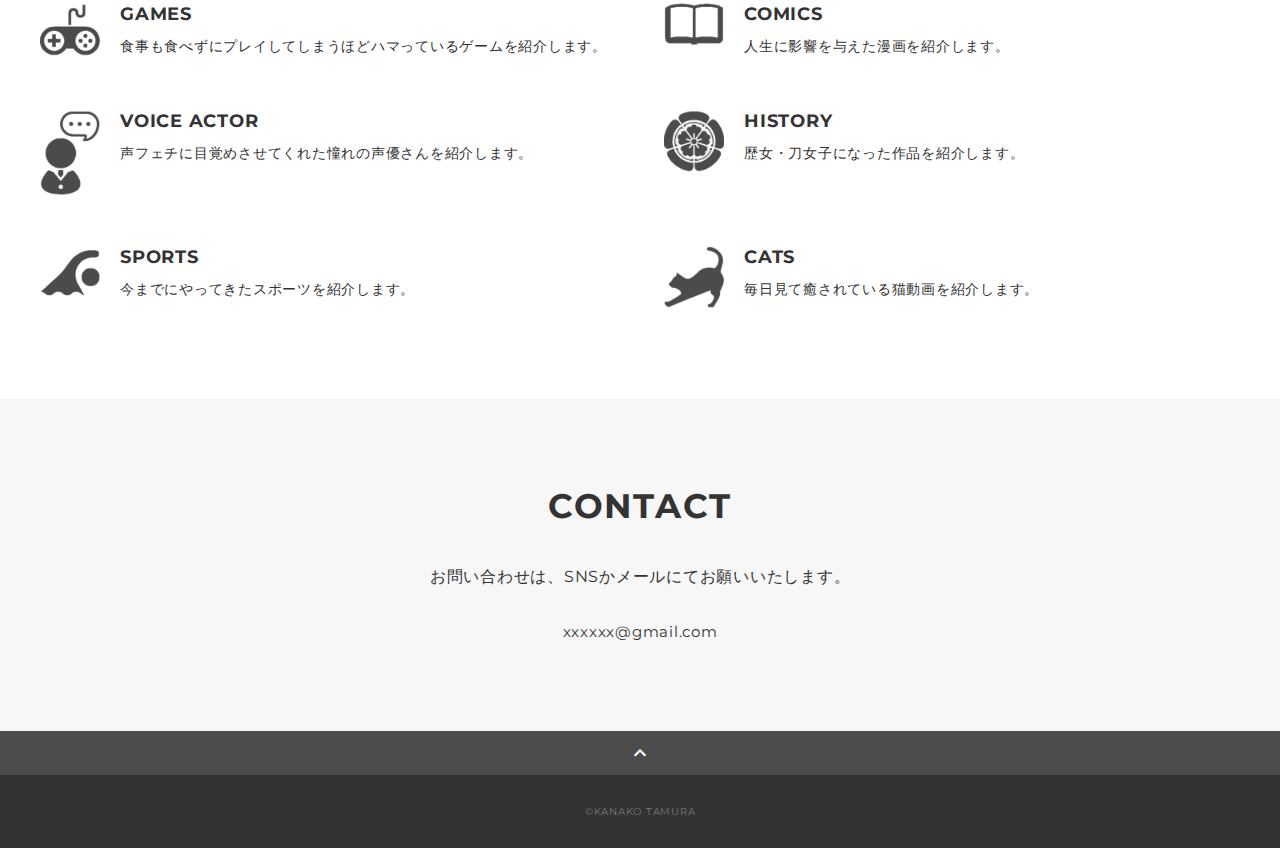
==== commit d8c367e6: "eclipseからfifth commit" ====
--- a/WebContent/index.html
+++ b/WebContent/index.html
@@ -11,7 +11,7 @@
   <link href="https://fonts.googleapis.com/css?family=Material+Icons+Outlined" rel="stylesheet">
   <link href="css/ress.css" media="all" rel="stylesheet" type="text/css" />
   <link href="css/style.css" media="all" rel="stylesheet" type="text/css" />
-  <link rel="shortcut icon" href="img/favicon.ico" />
+  <link rel="shortcut icon" href="img/icon.png" />
   <link rel=”canonical” href=”URLが入る” />
 </head>
 
@@ -26,9 +26,8 @@
         </h1>
         <nav class="gnav">
           <ul class="gnav-list">
-            <li class="gnav-item"><a href="#works">WORKS</a></li>
-            <li class="gnav-item"><a href="#skill">SKILL</a></li>
             <li class="gnav-item"><a href="#about">ABOUT</a></li>
+            <li class="gnav-item"><a href="#favorite">FAVORITE</a></li>
             <li class="gnav-item"><a href="#contact">CONTACT</a></li>
           </ul>
         </nav>
@@ -75,13 +74,88 @@
               <br>
               【出身校】日本大学　法学部　公共政策学科
               <br>
-              【職歴】ベネッセスタイルケア　アリア目黒洗足　介護スタッフ
-              </p>
+              【前職】ベネッセスタイルケア　アリア目黒洗足　介護スタッフ
+             </p>
             </div>
           </div>
         </div>
       </section>
       <!-- /about -->
+
+       <!-- skill -->
+      <section class="favorite section" id="favorite">
+        <div class="container">
+          <h2 class="title">FAVORITE</h2>
+          <div class="favorite-list">
+            <div class="favorite-item">
+              <p class="favorite-img"><img src="img/family.png" alt=""></p>
+              <div class="favorite-body">
+                <h3 class="favorite-name">FAMILY</h3>
+                <p class="favorite-text">
+                  「家族が死ぬくらいなら私が死ぬ」　自慢の家族を紹介します。</p>
+              </div>
+            </div>
+            <div class="favorite-item">
+              <p class="favorite-img"><img src="img/artist.png" alt=""></p>
+              <div class="favorite-body">
+                <h3 class="favorite-name">ARTISTS</h3>
+                <p class="favorite-text">
+                  「NO MUSIC　NO LIFE」<br>
+                  人生を支えてくれているアーティストの方々を紹介します。</p>
+              </div>
+            </div>
+            <div class="favorite-item">
+              <p class="favorite-img"><img src="img/game.png" alt=""></p>
+              <div class="favorite-body">
+                <h3 class="favorite-name">GAMES</h3>
+                <p class="favorite-text">
+                  食事も食べずにプレイしてしまうほどハマっているゲームを紹介します。</p>
+              </div>
+            </div>
+            <div class="favorite-item">
+              <p class="favorite-img"><img src="img/comic.png" alt=""></p>
+              <div class="favorite-body">
+                <h3 class="favorite-name">COMICS</h3>
+                <p class="favorite-text">
+                  人生に影響を与えた漫画を紹介します。</p>
+              </div>
+            </div>
+            <div class="favorite-item">
+              <p class="favorite-img"><img src="img/voice actor.png" alt=""></p>
+              <div class="favorite-body">
+                <h3 class="favorite-name">VOICE ACTOR</h3>
+                <p class="favorite-text">
+                  声フェチに目覚めさせてくれた憧れの声優さんを紹介します。</p>
+              </div>
+            </div>
+            <div class="favorite-item">
+              <p class="favorite-img"><img src="img/history.png" alt=""></p>
+              <div class="favorite-body">
+                <h3 class="favorite-name">HISTORY</h3>
+                <p class="favorite-text">
+                  歴女・刀女子になった作品を紹介します。</p>
+              </div>
+            </div>
+            <div class="favorite-item">
+              <p class="favorite-img"><img src="img/sports.png" alt=""></p>
+              <div class="favorite-body">
+                <h3 class="favorite-name">SPORTS</h3>
+                <p class="favorite-text">
+                  今までにやってきたスポーツを紹介します。</p>
+              </div>
+            </div>
+            <div class="favorite-item">
+              <p class="favorite-img"><img src="img/cat.png" alt=""></p>
+              <div class="favorite-body">
+                <h3 class="favorite-name">CATS</h3>
+                <p class="favorite-text">
+                  毎日見て癒されている猫動画を紹介します。</p>
+              </div>
+            </div>
+          </div>
+        </div>
+      </section>
+      <!-- /skill -->
 
       <!-- contact -->
       <section class="contact section" id="contact">
--- a/WebContent/css/style.css
+++ b/WebContent/css/style.css
@@ -8,7 +8,6 @@
 a {
   transition: opacity .3s;
   text-decoration: none;
-  color: #1ca9e3;
 }
 
 img {
@@ -174,7 +173,7 @@
 .profile {
   display: flex;
   flex-wrap: wrap;
-  max-width: 700px;
+  max-width: 800px;
   margin: 0 auto;
 }
 
@@ -185,6 +184,7 @@
 }
 .profile-img img {
   border-radius: 50%;
+  box-shadow: 0px 0px 5px #999;
 }
 
 .profile-body {
@@ -198,6 +198,45 @@
 
 .profile-body p:not(:last-child) {
   margin-bottom: 30px;
+}
+
+
+
+/*--------------------------------
+ favorite
+---------------------------------*/
+.favorite-list {
+  display: flex;
+  flex-wrap: wrap;
+  justify-content: space-between;
+  margin-bottom: -50px;
+}
+
+.favorite-item {
+  display: flex;
+  align-items: flex-start;
+  justify-content: space-between;
+  width: 48%;
+  margin-bottom: 50px;
+}
+
+.favorite-img {
+  width: 60px;
+  height: auto;
+  margin-right: 20px;
+}
+
+.favorite-body {
+  flex: 1;
+}
+
+.favorite-name {
+  margin-bottom: 10px;
+}
+
+.favorite-text {
+  font-size: 14px;
+  line-height: 1.8;
 }
 
 /*--------------------------------
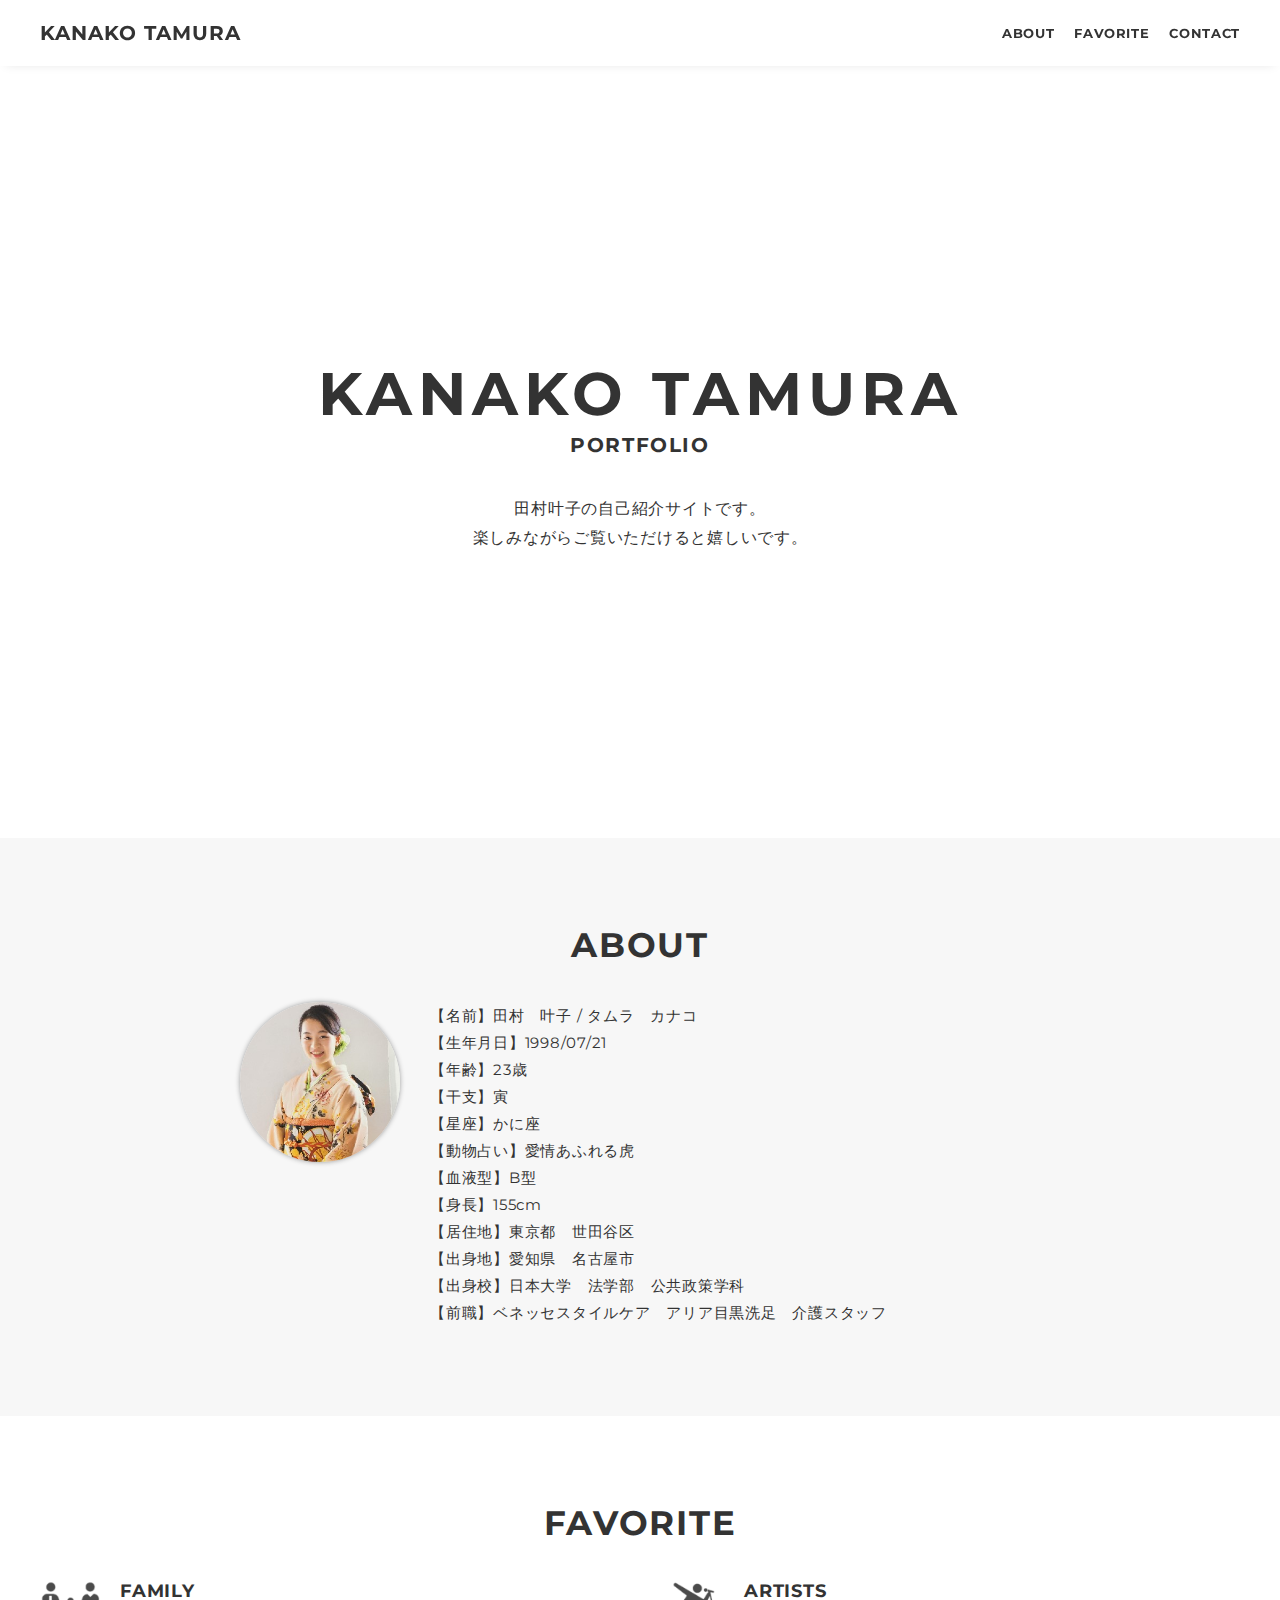
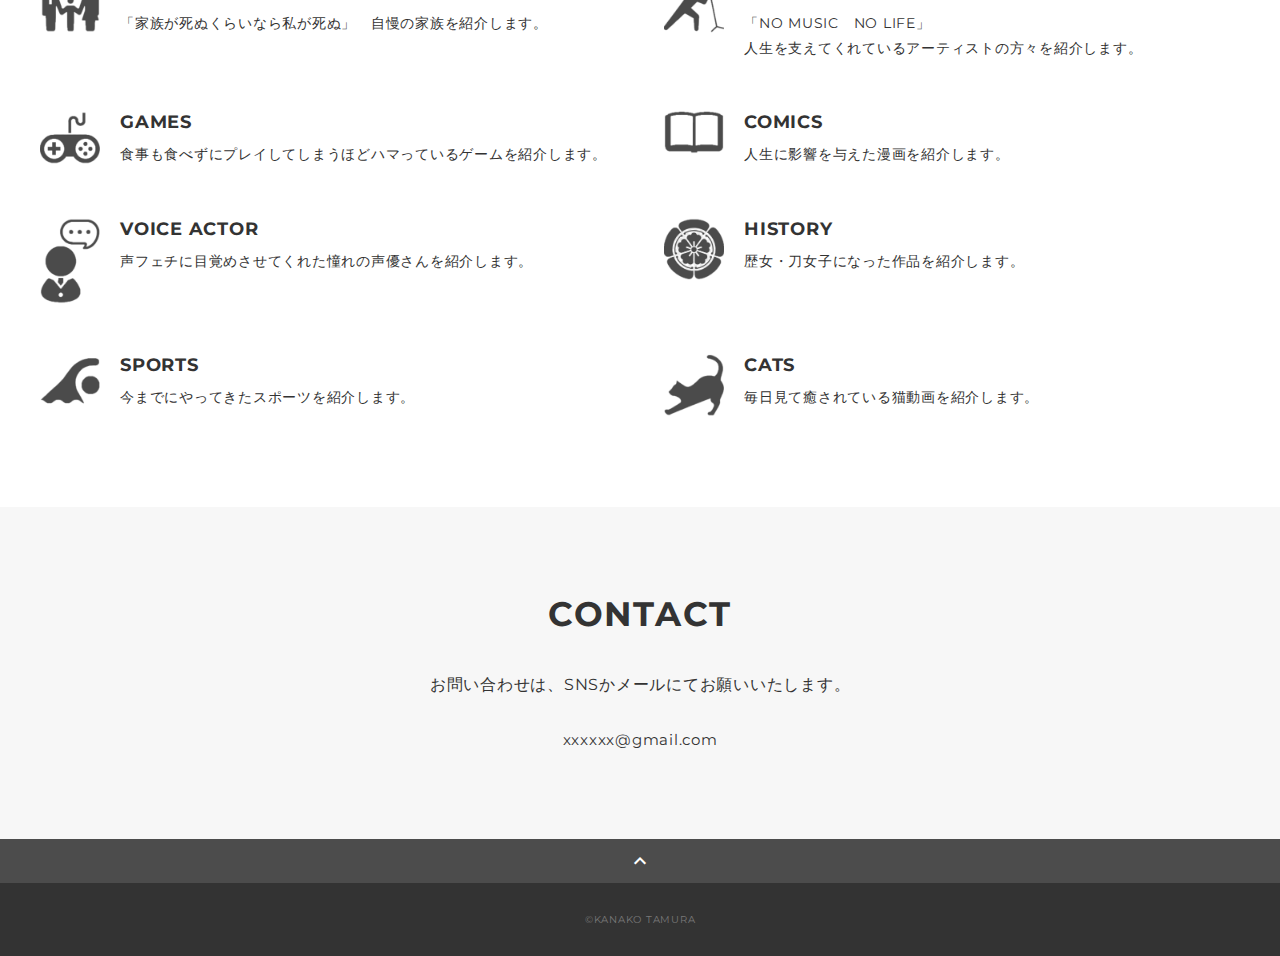
==== commit 56921cc5: "eclipseからcommit" ====
--- a/WebContent/index.html
+++ b/WebContent/index.html
@@ -22,7 +22,7 @@
     <header class="header ">
       <div class="container">
         <h1 class="header-logo">
-          <a href=".">KANAKO TAMURA</a>
+          <a href="index.html">KANAKO TAMURA</a>
         </h1>
         <nav class="gnav">
           <ul class="gnav-list">
@@ -60,17 +60,25 @@
             </p>
             <div class="profile-body">
               <p>
-              【名前】田村　叶子(タムラ　カナコ)
+              【名前】田村　叶子 / タムラ　カナコ
               <br>
               【生年月日】1998/07/21
               <br>
+              【年齢】23歳
+              <br>
+              【干支】寅
+              <br>
               【星座】かに座
               <br>
-              【年齢】23際
+              【動物占い】愛情あふれる虎
               <br>
               【血液型】B型
               <br>
-              【出身地】愛知県
+              【身長】155cm
+              <br>
+              【居住地】東京都　世田谷区
+              <br>
+              【出身地】愛知県　名古屋市
               <br>
               【出身校】日本大学　法学部　公共政策学科
               <br>
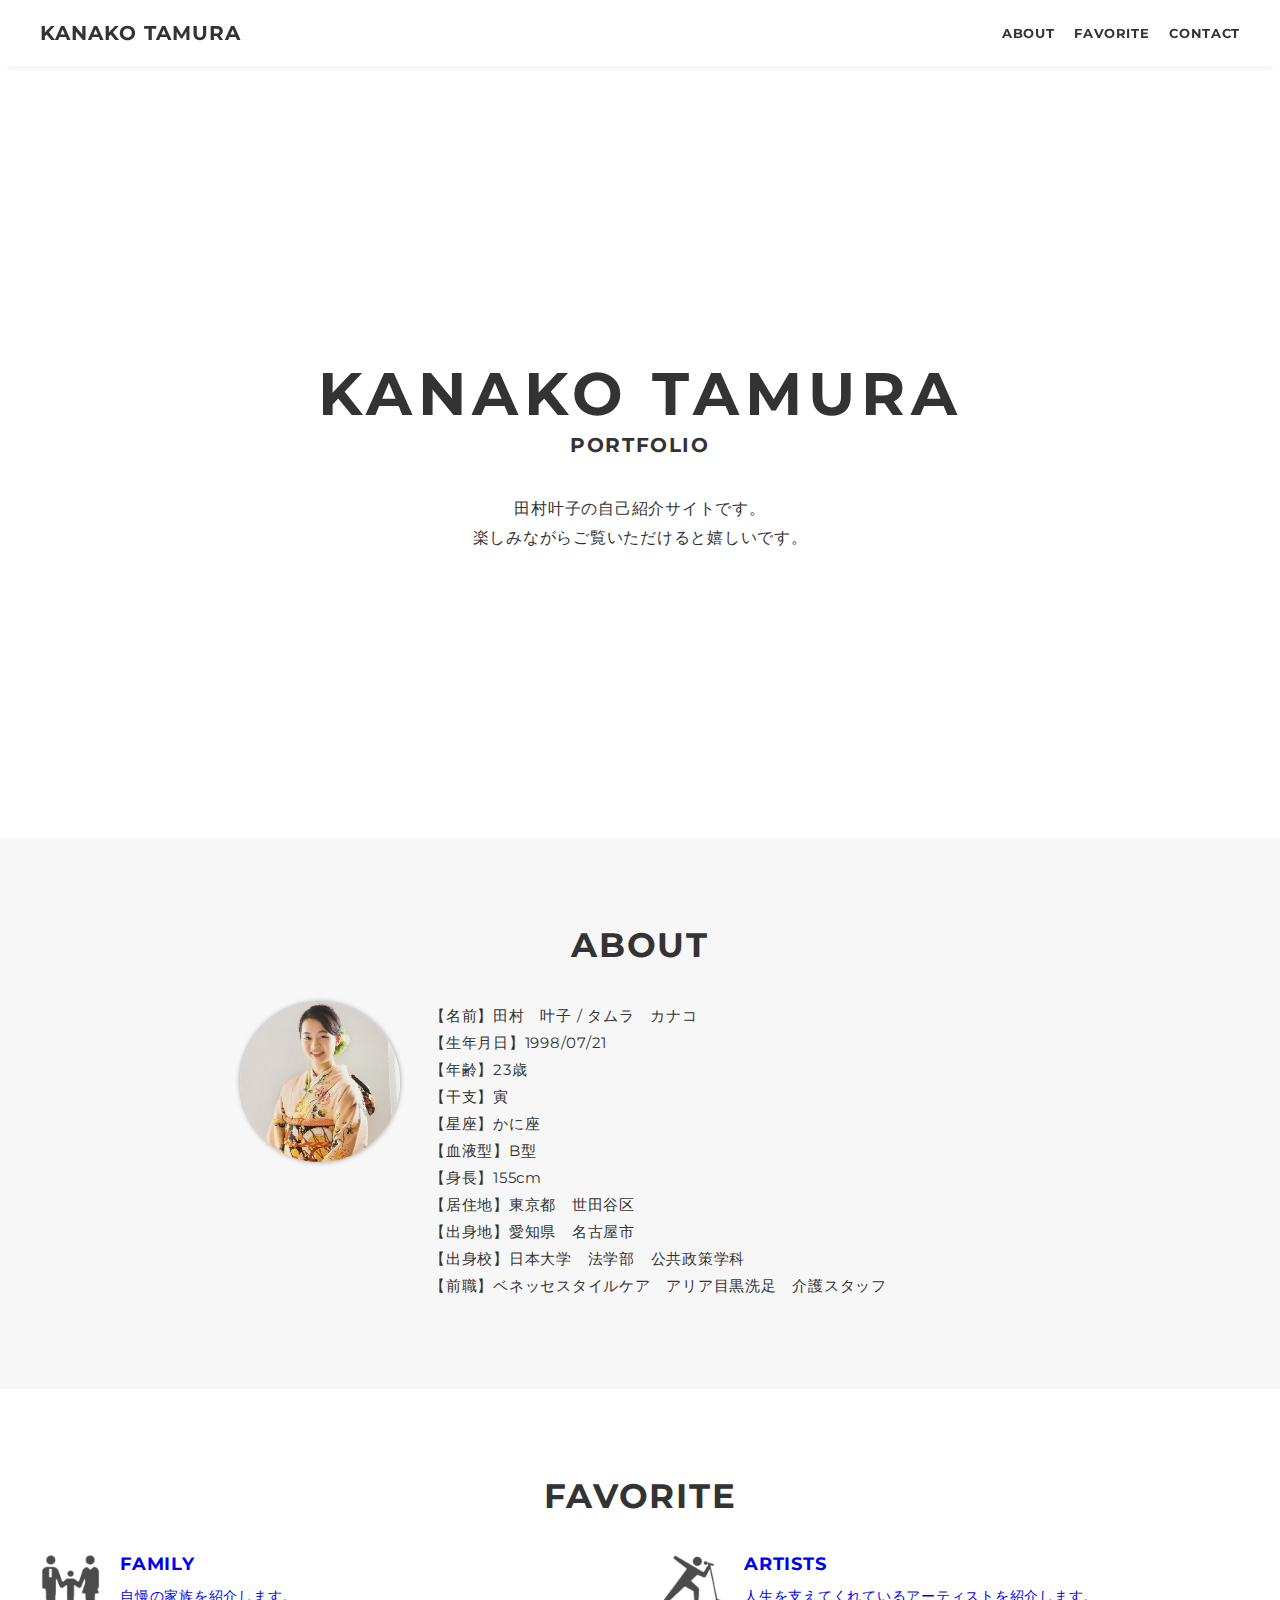
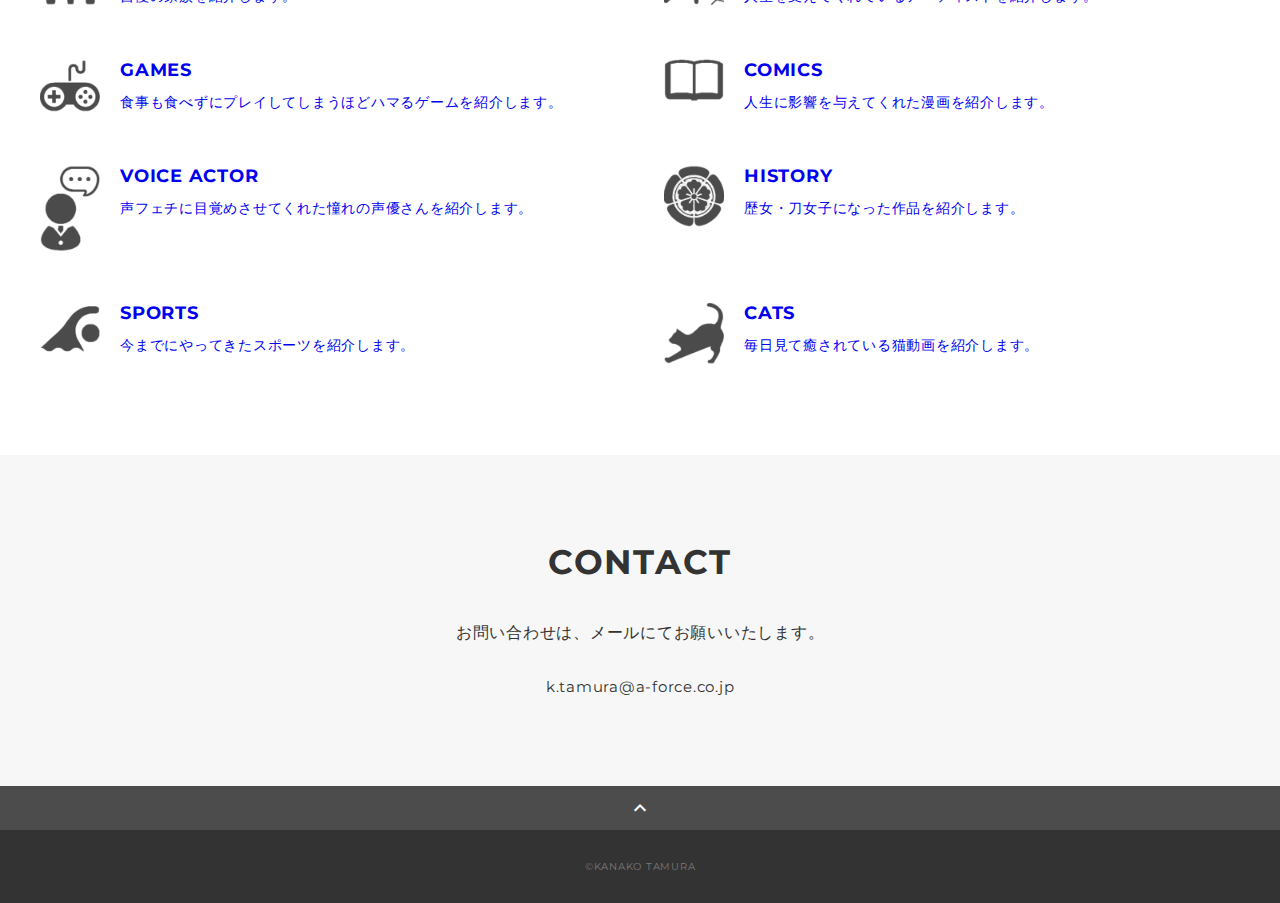
==== commit b6040c91: "eclipseからsixth commit" ====
--- a/WebContent/index.html
+++ b/WebContent/index.html
@@ -5,7 +5,7 @@
   <meta name="viewport" content="width=device-width,initial-scale=1">
   <meta name="auther"content="KANAKO TAMURA">
   <meta name="description" content="KANAKO TAMURAのポートフォリオサイトです" />
-  <title>KANAKO TAMURA ポートフォリオ</title>
+  <title>KANAKO TAMURA 自己紹介サイト</title>
   <link rel="preconnect" href="https://fonts.gstatic.com">
   <link href="https://fonts.googleapis.com/css2?family=Montserrat:wght@400;700&display=swap" rel="stylesheet">
   <link href="https://fonts.googleapis.com/css?family=Material+Icons+Outlined" rel="stylesheet">
@@ -22,7 +22,7 @@
     <header class="header ">
       <div class="container">
         <h1 class="header-logo">
-          <a href="index.html">KANAKO TAMURA</a>
+          <a href=".">KANAKO TAMURA</a>
         </h1>
         <nav class="gnav">
           <ul class="gnav-list">
@@ -70,8 +70,6 @@
               <br>
               【星座】かに座
               <br>
-              【動物占い】愛情あふれる虎
-              <br>
               【血液型】B型
               <br>
               【身長】155cm
@@ -95,71 +93,70 @@
         <div class="container">
           <h2 class="title">FAVORITE</h2>
           <div class="favorite-list">
-            <div class="favorite-item">
+            <a class="favorite-item" href="family.html">
               <p class="favorite-img"><img src="img/family.png" alt=""></p>
               <div class="favorite-body">
-                <h3 class="favorite-name">FAMILY</h3>
+                <h3 class="favorite-name" >FAMILY</h3>
                 <p class="favorite-text">
-                  「家族が死ぬくらいなら私が死ぬ」　自慢の家族を紹介します。</p>
+                  自慢の家族を紹介します。</p>
               </div>
-            </div>
-            <div class="favorite-item">
+            </a>
+            <a class="favorite-item" href="artists.html">
               <p class="favorite-img"><img src="img/artist.png" alt=""></p>
               <div class="favorite-body">
                 <h3 class="favorite-name">ARTISTS</h3>
                 <p class="favorite-text">
-                  「NO MUSIC　NO LIFE」<br>
-                  人生を支えてくれているアーティストの方々を紹介します。</p>
+                  人生を支えてくれているアーティストを紹介します。</p>
               </div>
-            </div>
-            <div class="favorite-item">
+            </a>
+            <a class="favorite-item" href="games.html">
               <p class="favorite-img"><img src="img/game.png" alt=""></p>
               <div class="favorite-body">
                 <h3 class="favorite-name">GAMES</h3>
                 <p class="favorite-text">
-                  食事も食べずにプレイしてしまうほどハマっているゲームを紹介します。</p>
+                  食事も食べずにプレイしてしまうほどハマるゲームを紹介します。</p>
               </div>
-            </div>
-            <div class="favorite-item">
+            </a>
+            <a class="favorite-item" href="family.html">
               <p class="favorite-img"><img src="img/comic.png" alt=""></p>
               <div class="favorite-body">
                 <h3 class="favorite-name">COMICS</h3>
                 <p class="favorite-text">
-                  人生に影響を与えた漫画を紹介します。</p>
+                  人生に影響を与えてくれた漫画を紹介します。</p>
               </div>
-            </div>
-            <div class="favorite-item">
+            </a>
+            <a class="favorite-item" href="voice actor.html">
               <p class="favorite-img"><img src="img/voice actor.png" alt=""></p>
               <div class="favorite-body">
                 <h3 class="favorite-name">VOICE ACTOR</h3>
                 <p class="favorite-text">
                   声フェチに目覚めさせてくれた憧れの声優さんを紹介します。</p>
               </div>
-            </div>
-            <div class="favorite-item">
+            </a>
+            <a class="favorite-item" href="history.html">
               <p class="favorite-img"><img src="img/history.png" alt=""></p>
               <div class="favorite-body">
                 <h3 class="favorite-name">HISTORY</h3>
                 <p class="favorite-text">
                   歴女・刀女子になった作品を紹介します。</p>
               </div>
-            </div>
-            <div class="favorite-item">
+            </a>
+            <a class="favorite-item" href="sports.html">
               <p class="favorite-img"><img src="img/sports.png" alt=""></p>
               <div class="favorite-body">
                 <h3 class="favorite-name">SPORTS</h3>
                 <p class="favorite-text">
                   今までにやってきたスポーツを紹介します。</p>
               </div>
-            </div>
-            <div class="favorite-item">
+            </a>
+            <a class="favorite-item" href="cats.html">
               <p class="favorite-img"><img src="img/cat.png" alt=""></p>
               <div class="favorite-body">
                 <h3 class="favorite-name">CATS</h3>
                 <p class="favorite-text">
                   毎日見て癒されている猫動画を紹介します。</p>
               </div>
-            </div>
+            </a>
           </div>
         </div>
       </section>
@@ -170,10 +167,10 @@
         <div class="container">
           <h2 class="title">CONTACT</h2>
           <p class="lead">
-            お問い合わせは、<br class="sp-only">SNSかメールにてお願いいたします。
+            お問い合わせは、<br class="sp-only">メールにてお願いいたします。
           </p>
           <div class="contact-list">
-            <span class="contact-item">xxxxxx@gmail.com</span>
+            <span class="contact-item">k.tamura@a-force.co.jp</span>
           </div>
         </div>
       </section>
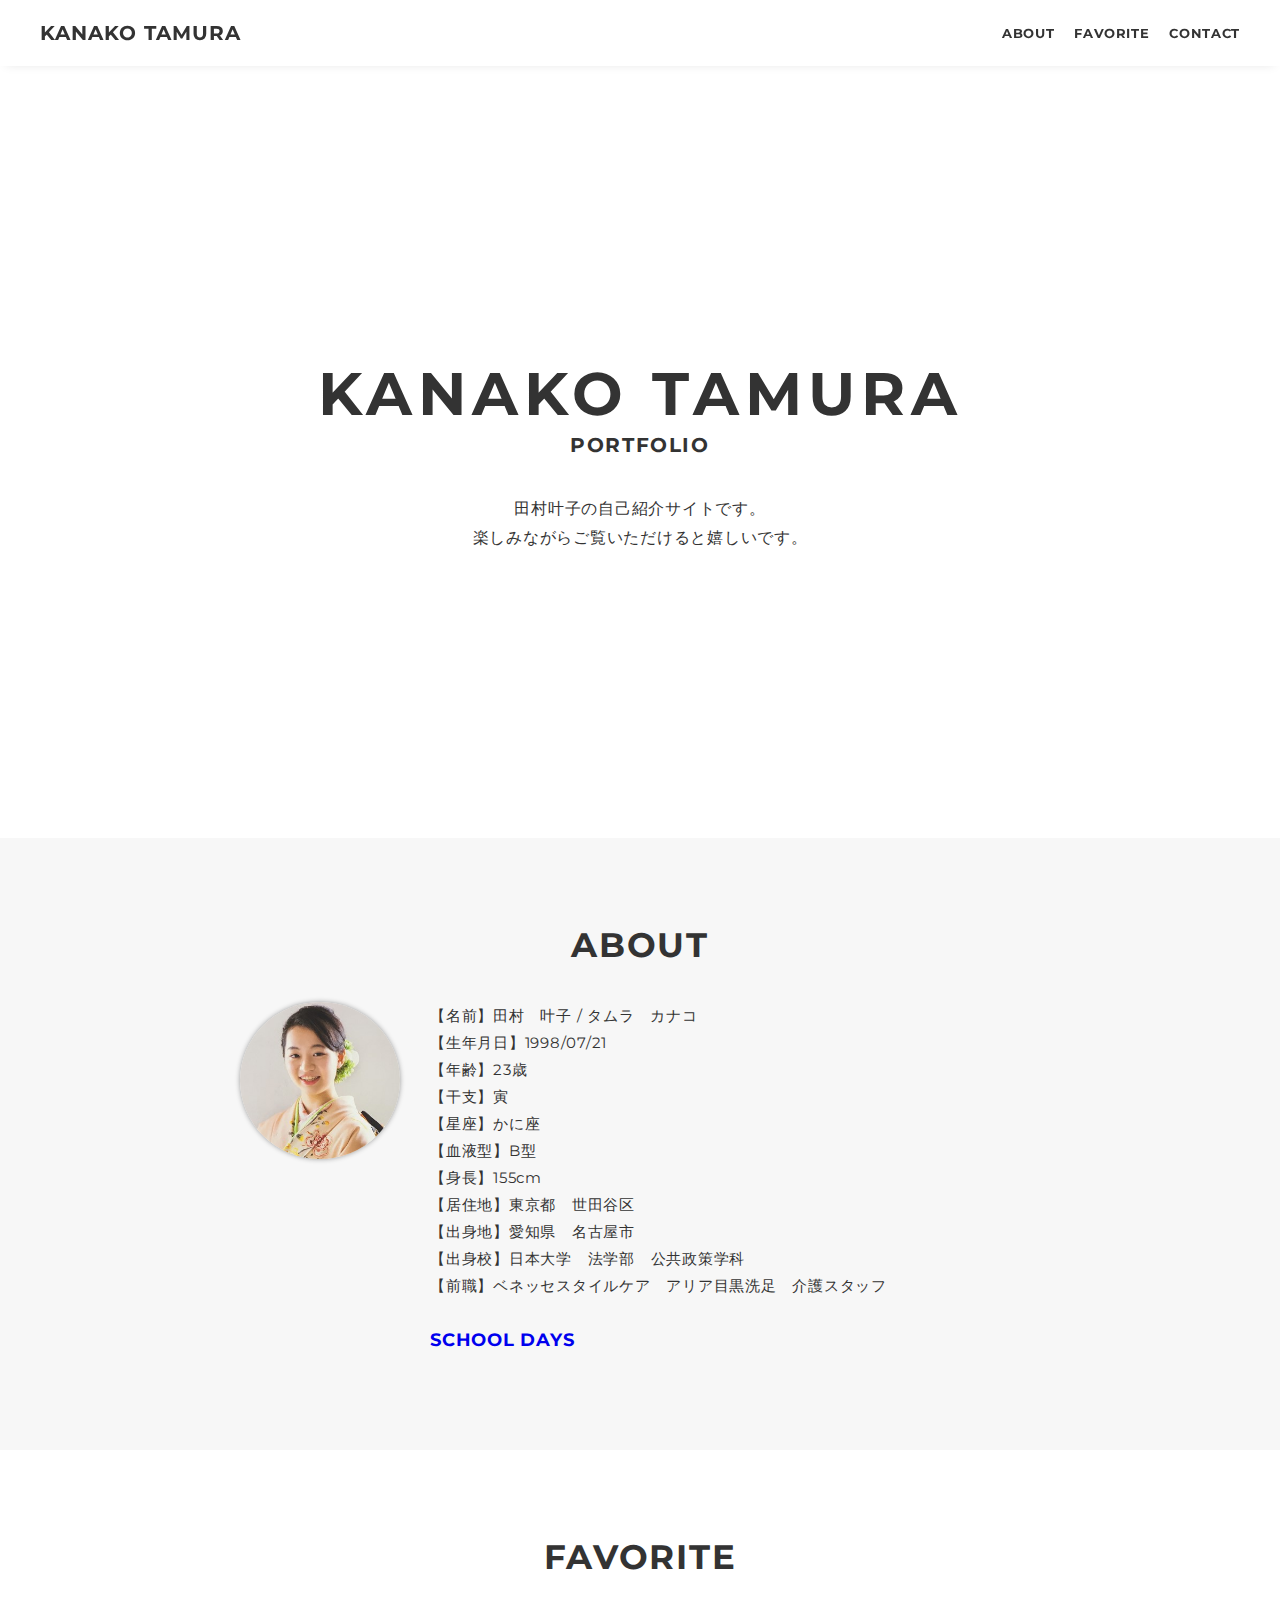
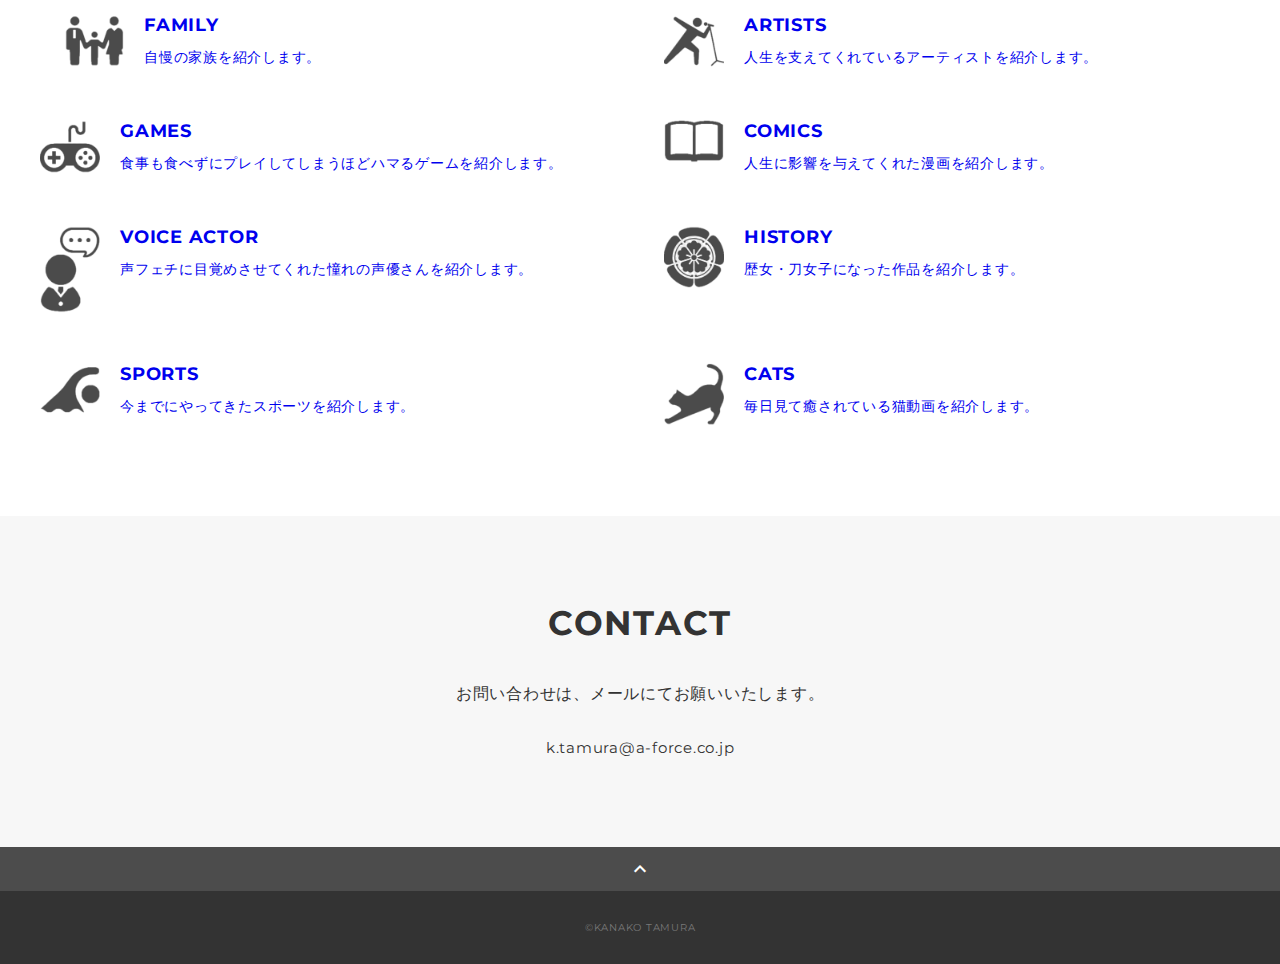
==== commit 2fee2a6b: "eclipseからcommit7" ====
--- a/WebContent/index.html
+++ b/WebContent/index.html
@@ -4,7 +4,7 @@
   <meta charset="utf-8">
   <meta name="viewport" content="width=device-width,initial-scale=1">
   <meta name="auther"content="KANAKO TAMURA">
-  <meta name="description" content="KANAKO TAMURAのポートフォリオサイトです" />
+  <meta name="description" content="KANAKO TAMURAの自己紹介サイトです" />
   <title>KANAKO TAMURA 自己紹介サイト</title>
   <link rel="preconnect" href="https://fonts.gstatic.com">
   <link href="https://fonts.googleapis.com/css2?family=Montserrat:wght@400;700&display=swap" rel="stylesheet">
@@ -56,7 +56,7 @@
           <h2 class="title">ABOUT</h2>
           <div class="profile">
             <p class="profile-img">
-              <img src="img/myphoto6.jpg" alt="">
+              <img src="img/myphoto8.jpg" alt="">
             </p>
             <div class="profile-body">
               <p>
@@ -81,6 +81,9 @@
               【出身校】日本大学　法学部　公共政策学科
               <br>
               【前職】ベネッセスタイルケア　アリア目黒洗足　介護スタッフ
+              <br>
+              <a href="schooldays.html">
+             <h3 class="favorite-name">SCHOOL DAYS</h3>
              </p>
             </div>
           </div>
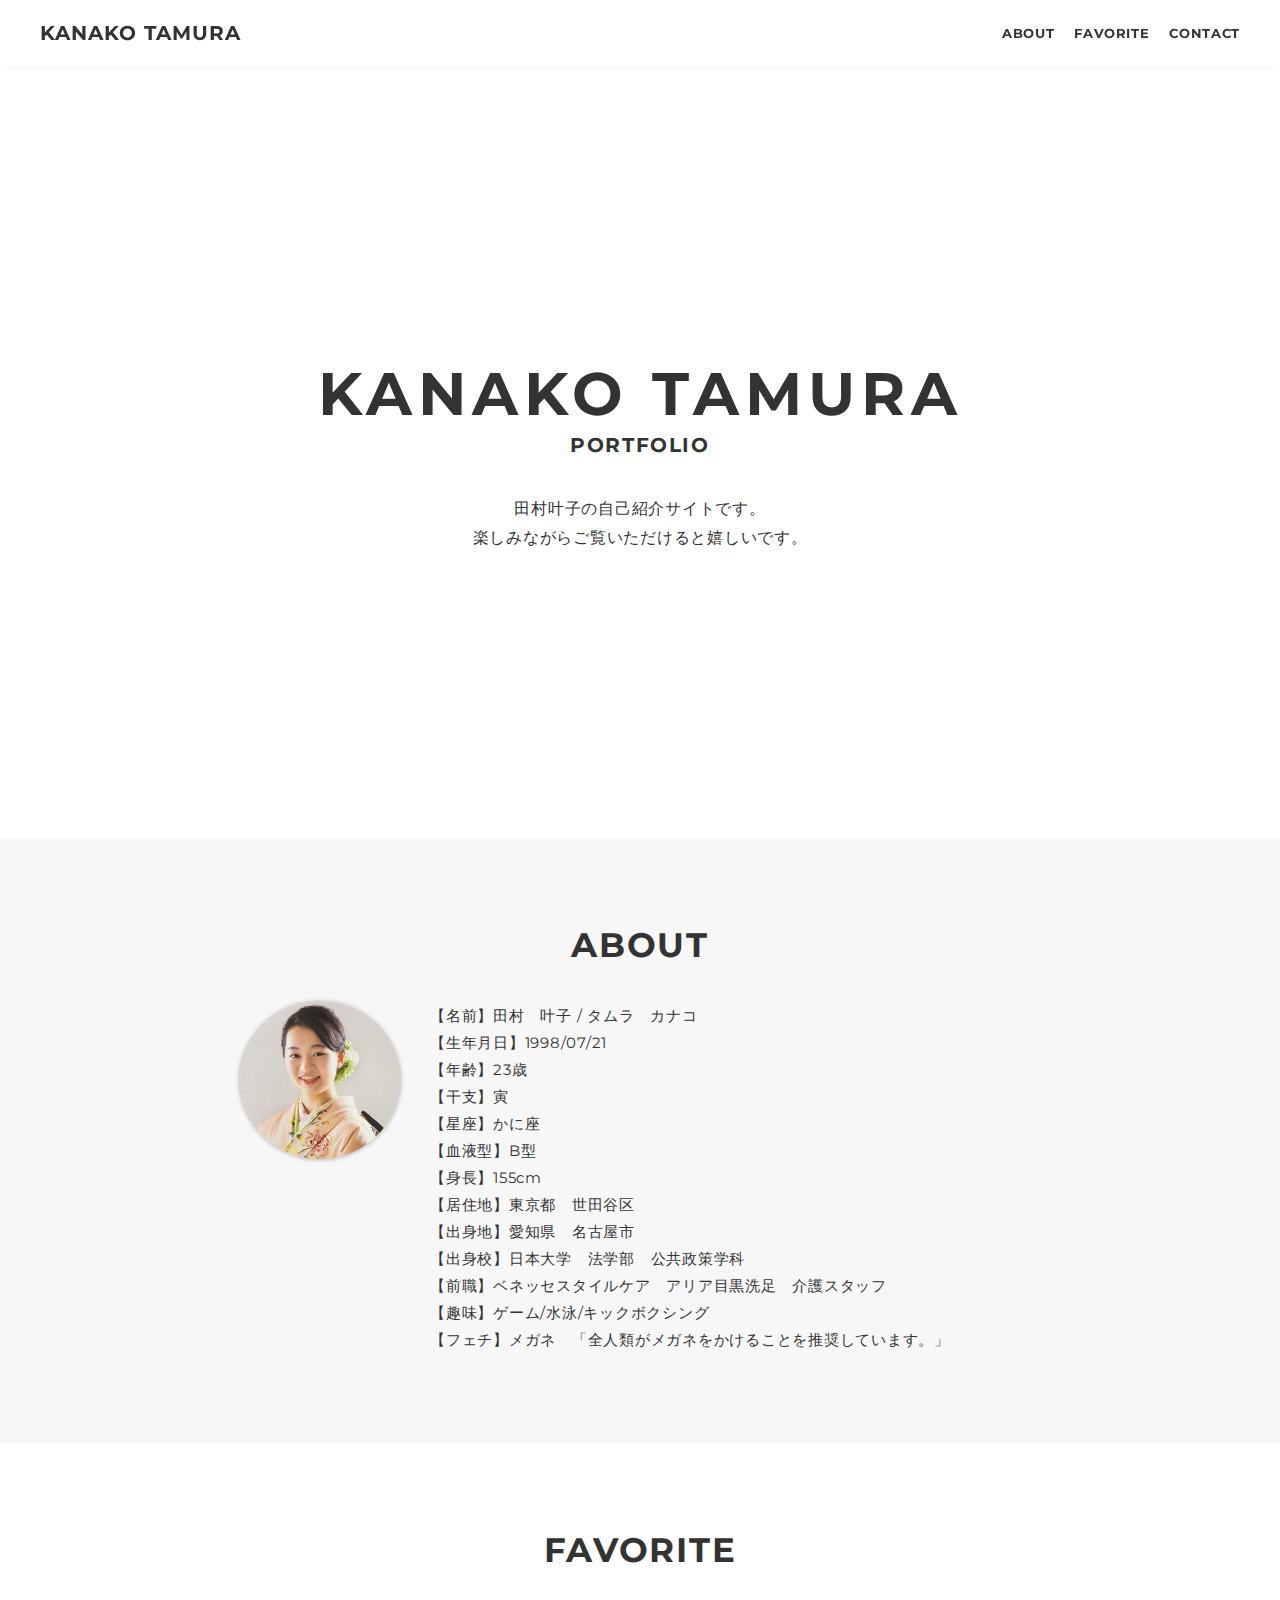
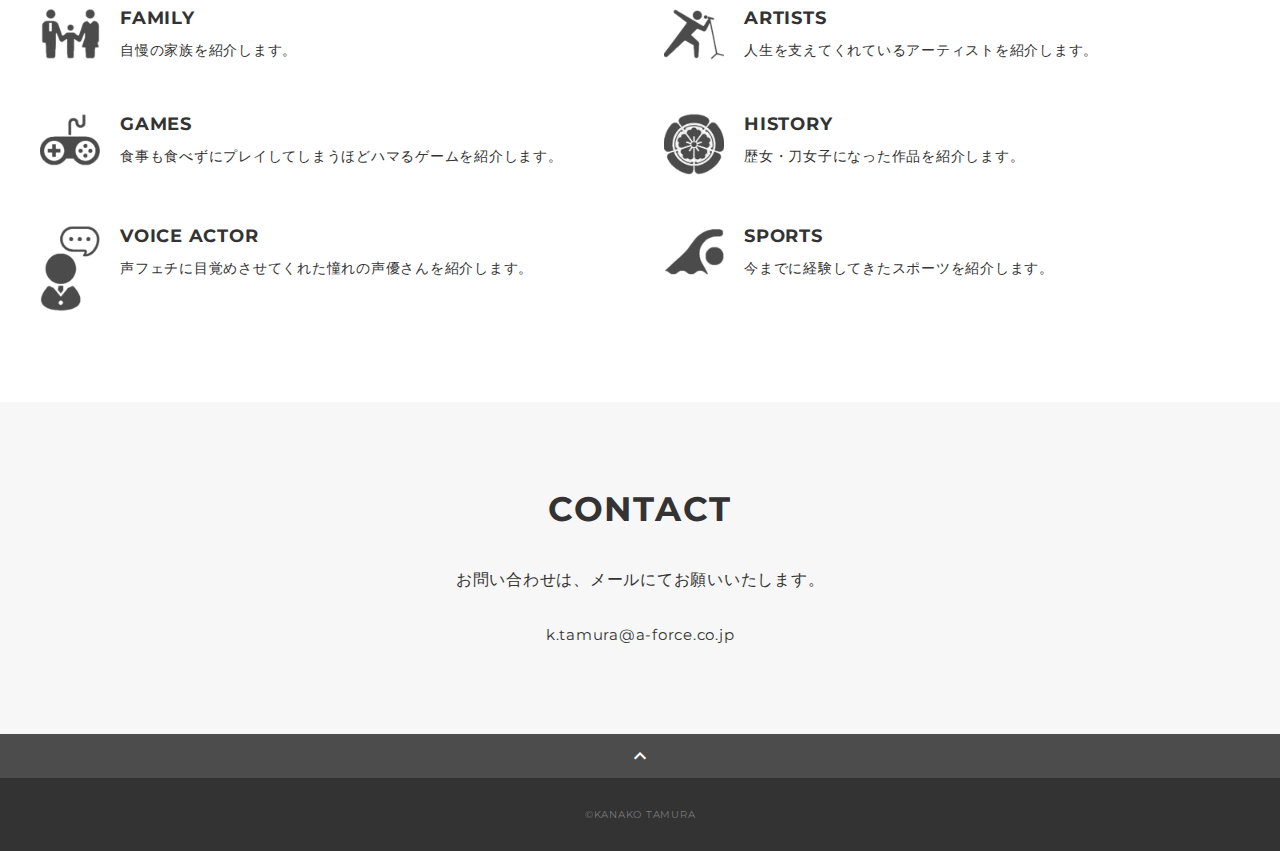
==== commit bc5e15c3: "eclipseからcommit8" ====
--- a/WebContent/index.html
+++ b/WebContent/index.html
@@ -82,8 +82,9 @@
               <br>
               【前職】ベネッセスタイルケア　アリア目黒洗足　介護スタッフ
               <br>
-              <a href="schooldays.html">
-             <h3 class="favorite-name">SCHOOL DAYS</h3>
+              【趣味】ゲーム/水泳/キックボクシング
+              <br>
+              【フェチ】メガネ　「全人類がメガネをかけることを推奨しています。」
              </p>
             </div>
           </div>
@@ -91,10 +92,10 @@
       </section>
       <!-- /about -->
 
-       <!-- skill -->
+      <!-- skill -->
       <section class="favorite section" id="favorite">
+      <h2 class="title">FAVORITE</h2>
         <div class="container">
-          <h2 class="title">FAVORITE</h2>
           <div class="favorite-list">
             <a class="favorite-item" href="family.html">
               <p class="favorite-img"><img src="img/family.png" alt=""></p>
@@ -120,12 +121,12 @@
                   食事も食べずにプレイしてしまうほどハマるゲームを紹介します。</p>
               </div>
             </a>
-            <a class="favorite-item" href="family.html">
-              <p class="favorite-img"><img src="img/comic.png" alt=""></p>
+            <a class="favorite-item" href="history.html">
+              <p class="favorite-img"><img src="img/history.png" alt=""></p>
               <div class="favorite-body">
-                <h3 class="favorite-name">COMICS</h3>
+                <h3 class="favorite-name">HISTORY</h3>
                 <p class="favorite-text">
-                  人生に影響を与えてくれた漫画を紹介します。</p>
+                  歴女・刀女子になった作品を紹介します。</p>
               </div>
             </a>
             <a class="favorite-item" href="voice actor.html">
@@ -136,30 +137,14 @@
                   声フェチに目覚めさせてくれた憧れの声優さんを紹介します。</p>
               </div>
             </a>
-            <a class="favorite-item" href="history.html">
-              <p class="favorite-img"><img src="img/history.png" alt=""></p>
-              <div class="favorite-body">
-                <h3 class="favorite-name">HISTORY</h3>
-                <p class="favorite-text">
-                  歴女・刀女子になった作品を紹介します。</p>
-              </div>
-            </a>
             <a class="favorite-item" href="sports.html">
               <p class="favorite-img"><img src="img/sports.png" alt=""></p>
               <div class="favorite-body">
                 <h3 class="favorite-name">SPORTS</h3>
                 <p class="favorite-text">
-                  今までにやってきたスポーツを紹介します。</p>
+                  今までに経験してきたスポーツを紹介します。</p>
               </div>
-            </a>
-            <a class="favorite-item" href="cats.html">
-              <p class="favorite-img"><img src="img/cat.png" alt=""></p>
-              <div class="favorite-body">
-                <h3 class="favorite-name">CATS</h3>
-                <p class="favorite-text">
-                  毎日見て癒されている猫動画を紹介します。</p>
-              </div>
-            </a>
+             </a>
           </div>
         </div>
       </section>
--- a/WebContent/css/style.css
+++ b/WebContent/css/style.css
@@ -200,8 +200,6 @@
   margin-bottom: 30px;
 }
 
-
-
 /*--------------------------------
  favorite
 ---------------------------------*/
@@ -218,6 +216,15 @@
   justify-content: space-between;
   width: 48%;
   margin-bottom: 50px;
+  color: #333;
+}
+
+.favorite-item:hover {
+  opacity: .9;
+}
+
+.favorite-item:nth-of-type(3n) {
+  margin-right: 0;
 }
 
 .favorite-img {
@@ -232,6 +239,26 @@
 
 .favorite-name {
   margin-bottom: 10px;
+  position: relative;
+  display: inline-block;
+  text-decoration: none;
+}
+
+.favorite-name::after {
+  position: absolute;
+  bottom: -4px;
+  left: 0;
+  content: '';
+  width: 100%;
+  height: 3px;
+  background: #333;
+  transform: scale(0, 1);
+  transform-origin: center top;
+  transition: transform .3s;
+}
+
+.favorite-name:hover::after {
+  transform: scale(1, 1);
 }
 
 .favorite-text {
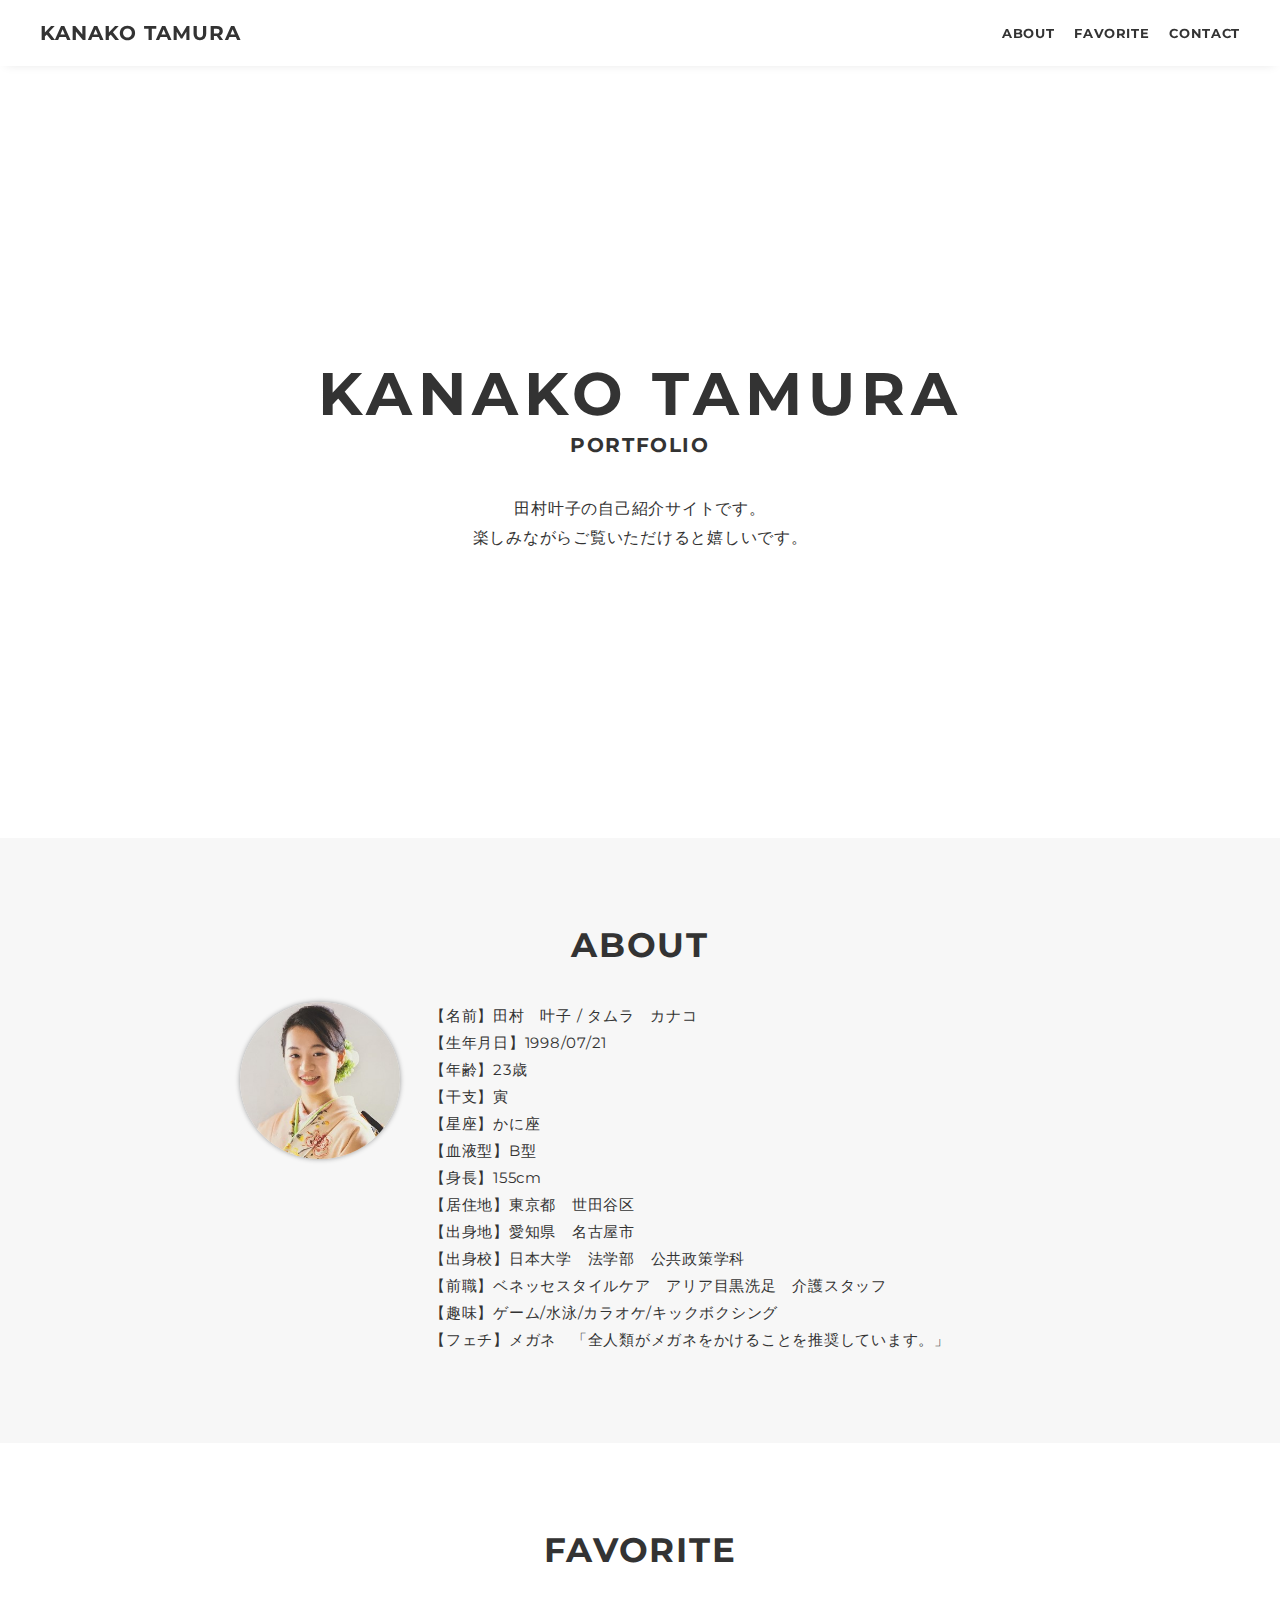
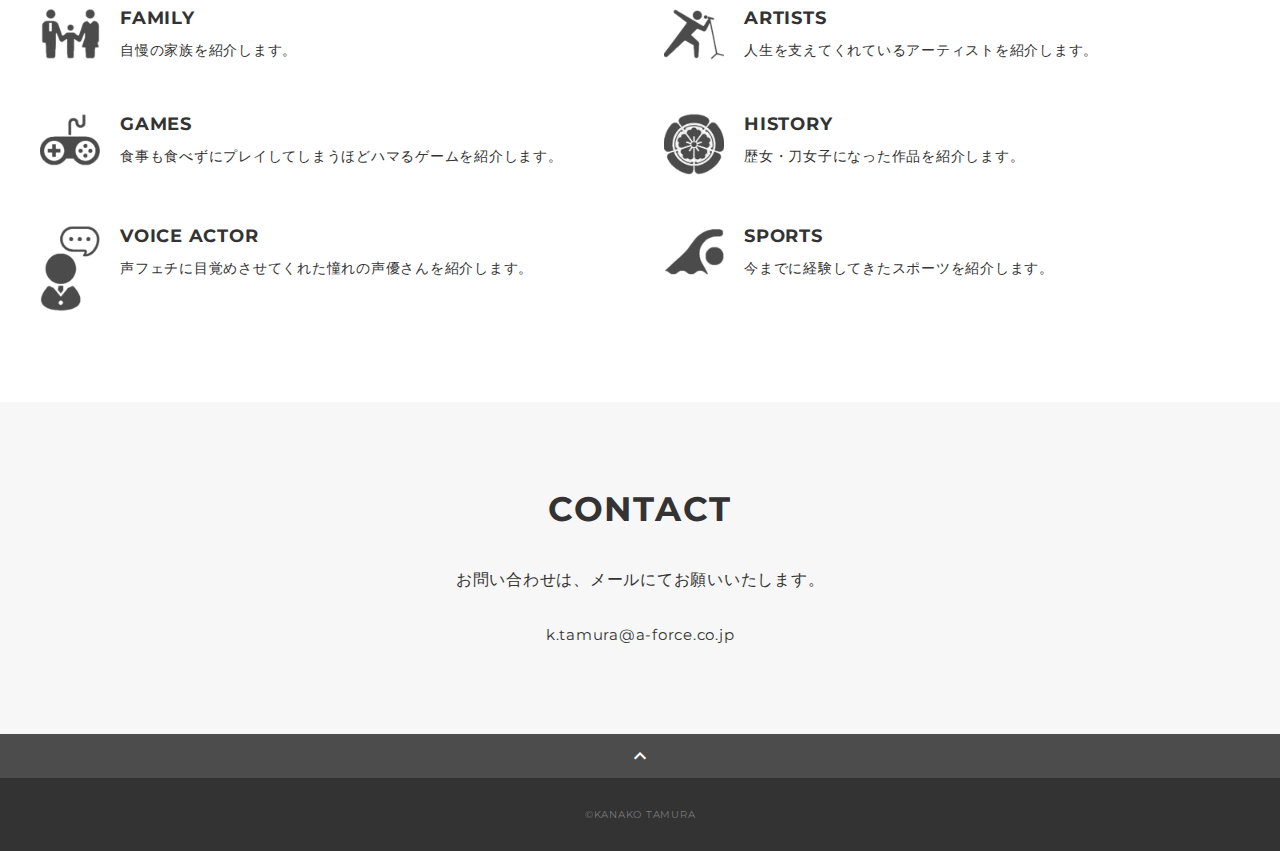
==== commit 043b741d: "eclipseからcommit9" ====
--- a/WebContent/index.html
+++ b/WebContent/index.html
@@ -82,7 +82,7 @@
               <br>
               【前職】ベネッセスタイルケア　アリア目黒洗足　介護スタッフ
               <br>
-              【趣味】ゲーム/水泳/キックボクシング
+              【趣味】ゲーム/水泳/カラオケ/キックボクシング
               <br>
               【フェチ】メガネ　「全人類がメガネをかけることを推奨しています。」
              </p>
